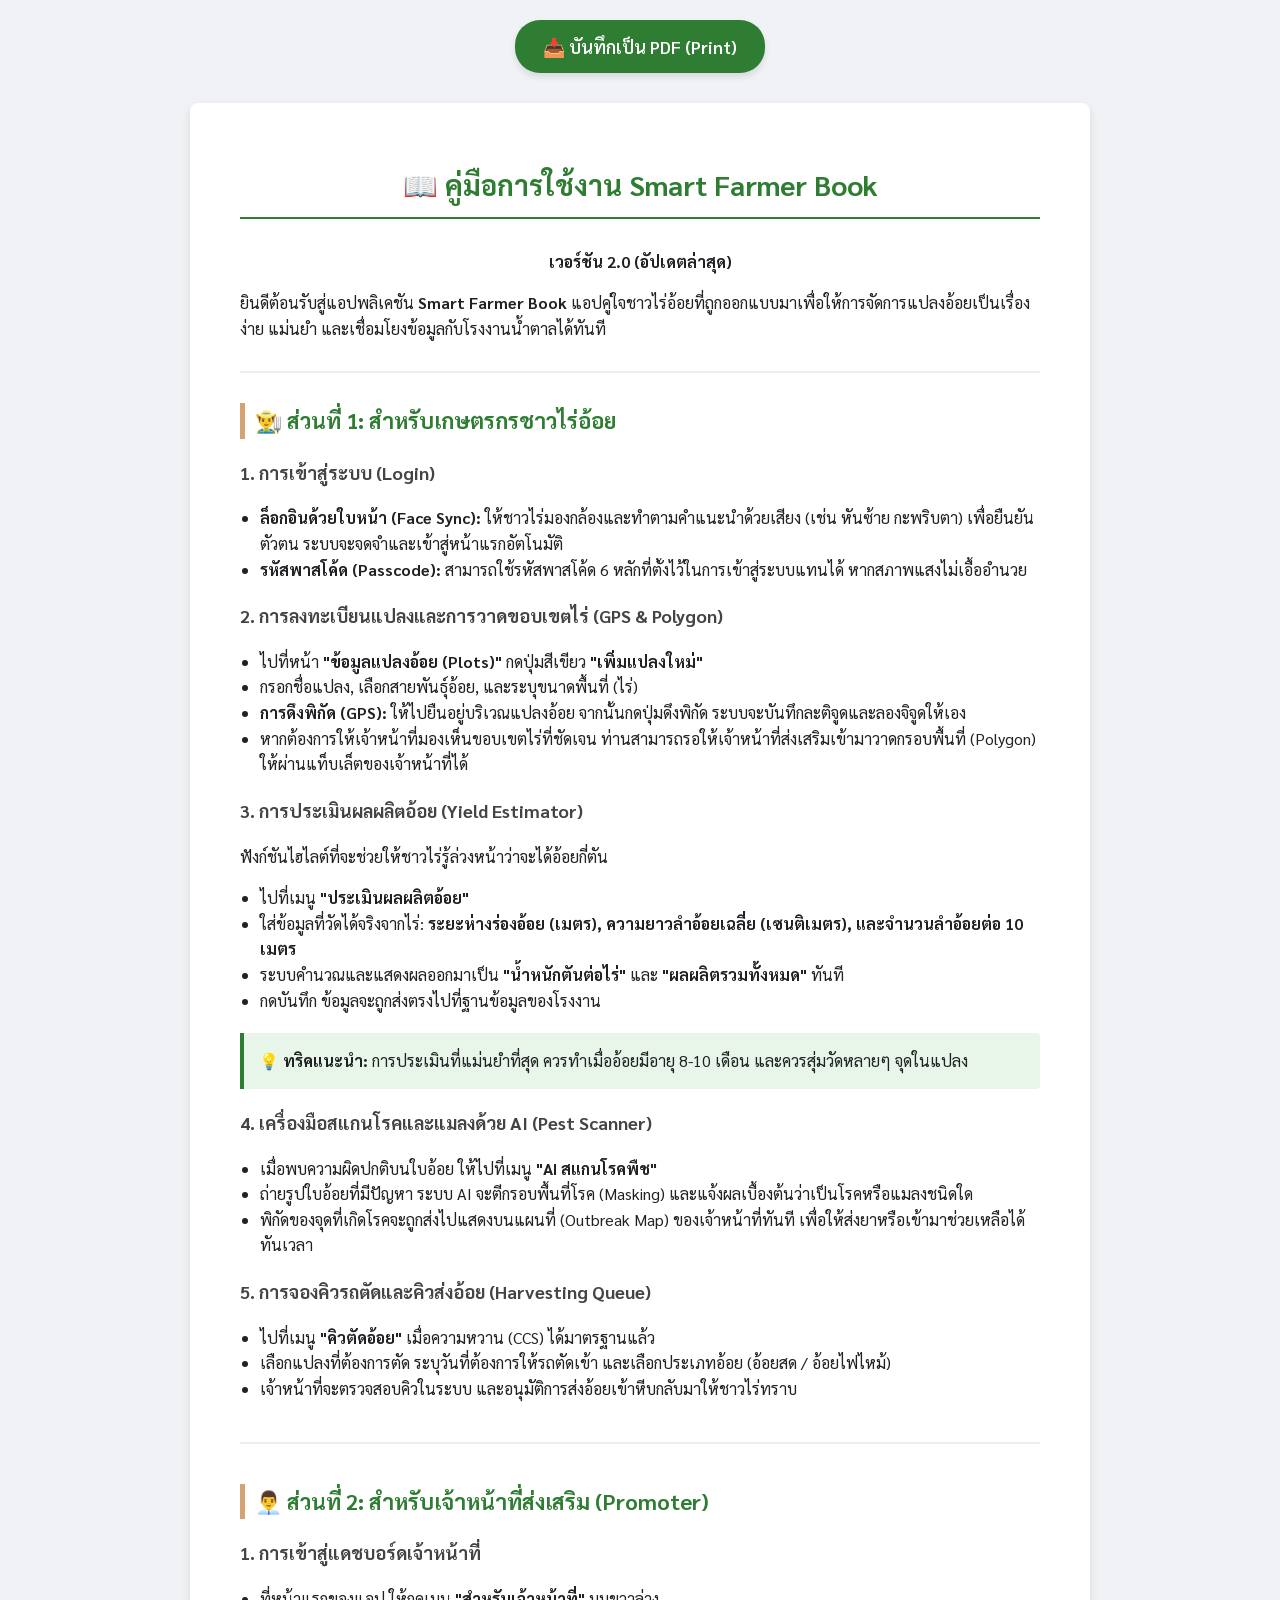
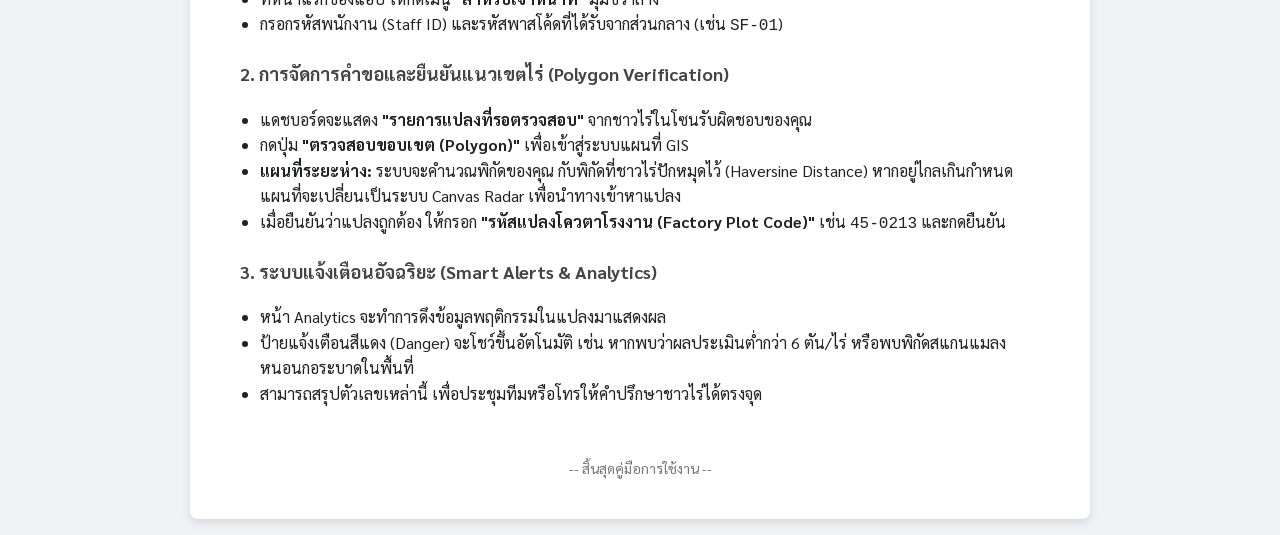
==== user_manual.html @ c06828c7 "Initial commit: Smart Farmer Book PWA with LINE Login" ====
<!DOCTYPE html>
<html lang="th">
<head>
    <meta charset="UTF-8">
    <meta name="viewport" content="width=device-width, initial-scale=1.0">
    <title>คู่มือการใช้งาน Smart Farmer Book</title>
    <link href="https://fonts.googleapis.com/css2?family=Sarabun:wght@300;400;500;600;700&display=swap" rel="stylesheet">
    <style>
        :root {
            --brand-green: #2E7D32;
            --brand-gold: #D4A373;
            --text-main: #202124;
            --bg-color: #f0f2f5;
        }
        body {
            font-family: 'Sarabun', sans-serif;
            background-color: var(--bg-color);
            color: var(--text-main);
            line-height: 1.6;
            margin: 0;
            padding: 20px;
        }
        .page {
            max-width: 800px;
            margin: 0 auto;
            background: white;
            padding: 40px 50px;
            box-shadow: 0 4px 10px rgba(0,0,0,0.1);
            border-radius: 8px;
        }
        h1, h2, h3 {
            color: var(--brand-green);
        }
        h1 { text-align: center; font-size: 28px; border-bottom: 2px solid var(--brand-green); padding-bottom: 10px; margin-bottom: 30px; }
        h2 { font-size: 22px; margin-top: 30px; border-left: 5px solid var(--brand-gold); padding-left: 10px; }
        h3 { font-size: 18px; margin-top: 20px; color: #444; }
        p, li { font-size: 16px; }
        ul { padding-left: 20px; }
        .btn-print {
            display: block;
            width: 250px;
            margin: 0 auto 30px auto;
            padding: 15px;
            background-color: var(--brand-green);
            color: white;
            text-align: center;
            border: none;
            border-radius: 25px;
            font-size: 18px;
            font-weight: 600;
            cursor: pointer;
            box-shadow: 0 4px 6px rgba(0,0,0,0.1);
            transition: 0.3s;
            font-family: 'Sarabun', sans-serif;
        }
        .btn-print:hover {
            background-color: #1b5e20;
            transform: translateY(-2px);
        }
        .alert-box {
            background-color: #E8F5E9;
            border-left: 4px solid var(--brand-green);
            padding: 15px;
            margin: 20px 0;
            border-radius: 0 4px 4px 0;
        }
        
        /* ซ่อนปุ่ม Print เมื่อสั่งพิมพ์ */
        @media print {
            body { background-color: white; padding: 0; }
            .page { box-shadow: none; padding: 0; max-width: 100%; border-radius: 0; }
            .btn-print { display: none !important; }
        }
    </style>
</head>
<body>

    <button class="btn-print" onclick="window.print()">📥 บันทึกเป็น PDF (Print)</button>

    <div class="page">
        <h1>📖 คู่มือการใช้งาน Smart Farmer Book</h1>
        <p style="text-align: center;"><strong>เวอร์ชัน 2.0 (อัปเดตล่าสุด)</strong></p>

        <p>ยินดีต้อนรับสู่แอปพลิเคชัน <strong>Smart Farmer Book</strong> แอปคู่ใจชาวไร่อ้อยที่ถูกออกแบบมาเพื่อให้การจัดการแปลงอ้อยเป็นเรื่องง่าย แม่นยำ และเชื่อมโยงข้อมูลกับโรงงานน้ำตาลได้ทันที</p>
        
        <hr style="border: 1px solid #eee; margin: 30px 0;">

        <h2>👨‍🌾 ส่วนที่ 1: สำหรับเกษตรกรชาวไร่อ้อย</h2>
        
        <h3>1. การเข้าสู่ระบบ (Login)</h3>
        <ul>
            <li><strong>ล็อกอินด้วยใบหน้า (Face Sync):</strong> ให้ชาวไร่มองกล้องและทำตามคำแนะนำด้วยเสียง (เช่น หันซ้าย กะพริบตา) เพื่อยืนยันตัวตน ระบบจะจดจำและเข้าสู่หน้าแรกอัตโนมัติ</li>
            <li><strong>รหัสพาสโค้ด (Passcode):</strong> สามารถใช้รหัสพาสโค้ด 6 หลักที่ตั้งไว้ในการเข้าสู่ระบบแทนได้ หากสภาพแสงไม่เอื้ออำนวย</li>
        </ul>

        <h3>2. การลงทะเบียนแปลงและการวาดขอบเขตไร่ (GPS & Polygon)</h3>
        <ul>
            <li>ไปที่หน้า <strong>"ข้อมูลแปลงอ้อย (Plots)"</strong> กดปุ่มสีเขียว <strong>"เพิ่มแปลงใหม่"</strong></li>
            <li>กรอกชื่อแปลง, เลือกสายพันธุ์อ้อย, และระบุขนาดพื้นที่ (ไร่)</li>
            <li><strong>การดึงพิกัด (GPS):</strong> ให้ไปยืนอยู่บริเวณแปลงอ้อย จากนั้นกดปุ่มดึงพิกัด ระบบจะบันทึกละติจูดและลองจิจูดให้เอง</li>
            <li>หากต้องการให้เจ้าหน้าที่มองเห็นขอบเขตไร่ที่ชัดเจน ท่านสามารถรอให้เจ้าหน้าที่ส่งเสริมเข้ามาวาดกรอบพื้นที่ (Polygon) ให้ผ่านแท็บเล็ตของเจ้าหน้าที่ได้</li>
        </ul>

        <h3>3. การประเมินผลผลิตอ้อย (Yield Estimator)</h3>
        <p>ฟังก์ชันไฮไลต์ที่จะช่วยให้ชาวไร่รู้ล่วงหน้าว่าจะได้อ้อยกี่ตัน</p>
        <ul>
            <li>ไปที่เมนู <strong>"ประเมินผลผลิตอ้อย"</strong></li>
            <li>ใส่ข้อมูลที่วัดได้จริงจากไร่: <strong>ระยะห่างร่องอ้อย (เมตร), ความยาวลำอ้อยเฉลี่ย (เซนติเมตร), และจำนวนลำอ้อยต่อ 10 เมตร</strong></li>
            <li>ระบบคำนวณและแสดงผลออกมาเป็น <strong>"น้ำหนักตันต่อไร่"</strong> และ <strong>"ผลผลิตรวมทั้งหมด"</strong> ทันที</li>
            <li>กดบันทึก ข้อมูลจะถูกส่งตรงไปที่ฐานข้อมูลของโรงงาน</li>
        </ul>

        <div class="alert-box">
            <strong>💡 ทริคแนะนำ:</strong> การประเมินที่แม่นยำที่สุด ควรทำเมื่ออ้อยมีอายุ 8-10 เดือน และควรสุ่มวัดหลายๆ จุดในแปลง
        </div>

        <h3>4. เครื่องมือสแกนโรคและแมลงด้วย AI (Pest Scanner)</h3>
        <ul>
            <li>เมื่อพบความผิดปกติบนใบอ้อย ให้ไปที่เมนู <strong>"AI สแกนโรคพืช"</strong></li>
            <li>ถ่ายรูปใบอ้อยที่มีปัญหา ระบบ AI จะตีกรอบพื้นที่โรค (Masking) และแจ้งผลเบื้องต้นว่าเป็นโรคหรือแมลงชนิดใด</li>
            <li>พิกัดของจุดที่เกิดโรคจะถูกส่งไปแสดงบนแผนที่ (Outbreak Map) ของเจ้าหน้าที่ทันที เพื่อให้ส่งยาหรือเข้ามาช่วยเหลือได้ทันเวลา</li>
        </ul>

        <h3>5. การจองคิวรถตัดและคิวส่งอ้อย (Harvesting Queue)</h3>
        <ul>
            <li>ไปที่เมนู <strong>"คิวตัดอ้อย"</strong> เมื่อความหวาน (CCS) ได้มาตรฐานแล้ว</li>
            <li>เลือกแปลงที่ต้องการตัด ระบุวันที่ต้องการให้รถตัดเข้า และเลือกประเภทอ้อย (อ้อยสด / อ้อยไฟไหม้)</li>
            <li>เจ้าหน้าที่จะตรวจสอบคิวในระบบ และอนุมัติการส่งอ้อยเข้าหีบกลับมาให้ชาวไร่ทราบ</li>
        </ul>

        <hr style="border: 1px solid #eee; margin: 40px 0;">

        <h2>👨‍💼 ส่วนที่ 2: สำหรับเจ้าหน้าที่ส่งเสริม (Promoter)</h2>

        <h3>1. การเข้าสู่แดชบอร์ดเจ้าหน้าที่</h3>
        <ul>
            <li>ที่หน้าแรกของแอป ให้กดเมนู <strong>"สำหรับเจ้าหน้าที่"</strong> มุมขวาล่าง</li>
            <li>กรอกรหัสพนักงาน (Staff ID) และรหัสพาสโค้ดที่ได้รับจากส่วนกลาง (เช่น <code>SF-01</code>)</li>
        </ul>

        <h3>2. การจัดการคำขอและยืนยันแนวเขตไร่ (Polygon Verification)</h3>
        <ul>
            <li>แดชบอร์ดจะแสดง <strong>"รายการแปลงที่รอตรวจสอบ"</strong> จากชาวไร่ในโซนรับผิดชอบของคุณ</li>
            <li>กดปุ่ม <strong>"ตรวจสอบขอบเขต (Polygon)"</strong> เพื่อเข้าสู่ระบบแผนที่ GIS</li>
            <li><strong>แผนที่ระยะห่าง:</strong> ระบบจะคำนวณพิกัดของคุณ กับพิกัดที่ชาวไร่ปักหมุดไว้ (Haversine Distance) หากอยู่ไกลเกินกำหนด แผนที่จะเปลี่ยนเป็นระบบ Canvas Radar เพื่อนำทางเข้าหาแปลง</li>
            <li>เมื่อยืนยันว่าแปลงถูกต้อง ให้กรอก <strong>"รหัสแปลงโควตาโรงงาน (Factory Plot Code)"</strong> เช่น <code>45-0213</code> และกดยืนยัน</li>
        </ul>

        <h3>3. ระบบแจ้งเตือนอัจฉริยะ (Smart Alerts & Analytics)</h3>
        <ul>
            <li>หน้า Analytics จะทำการดึงข้อมูลพฤติกรรมในแปลงมาแสดงผล</li>
            <li>ป้ายแจ้งเตือนสีแดง (Danger) จะโชว์ขึ้นอัตโนมัติ เช่น หากพบว่าผลประเมินต่ำกว่า 6 ตัน/ไร่ หรือพบพิกัดสแกนแมลงหนอนกอระบาดในพื้นที่</li>
            <li>สามารถสรุปตัวเลขเหล่านี้ เพื่อประชุมทีมหรือโทรให้คำปรึกษาชาวไร่ได้ตรงจุด</li>
        </ul>

        <div style="text-align: center; margin-top: 50px; color: #777; font-size: 14px;">
            -- สิ้นสุดคู่มือการใช้งาน --
        </div>

    </div>

</body>
</html>
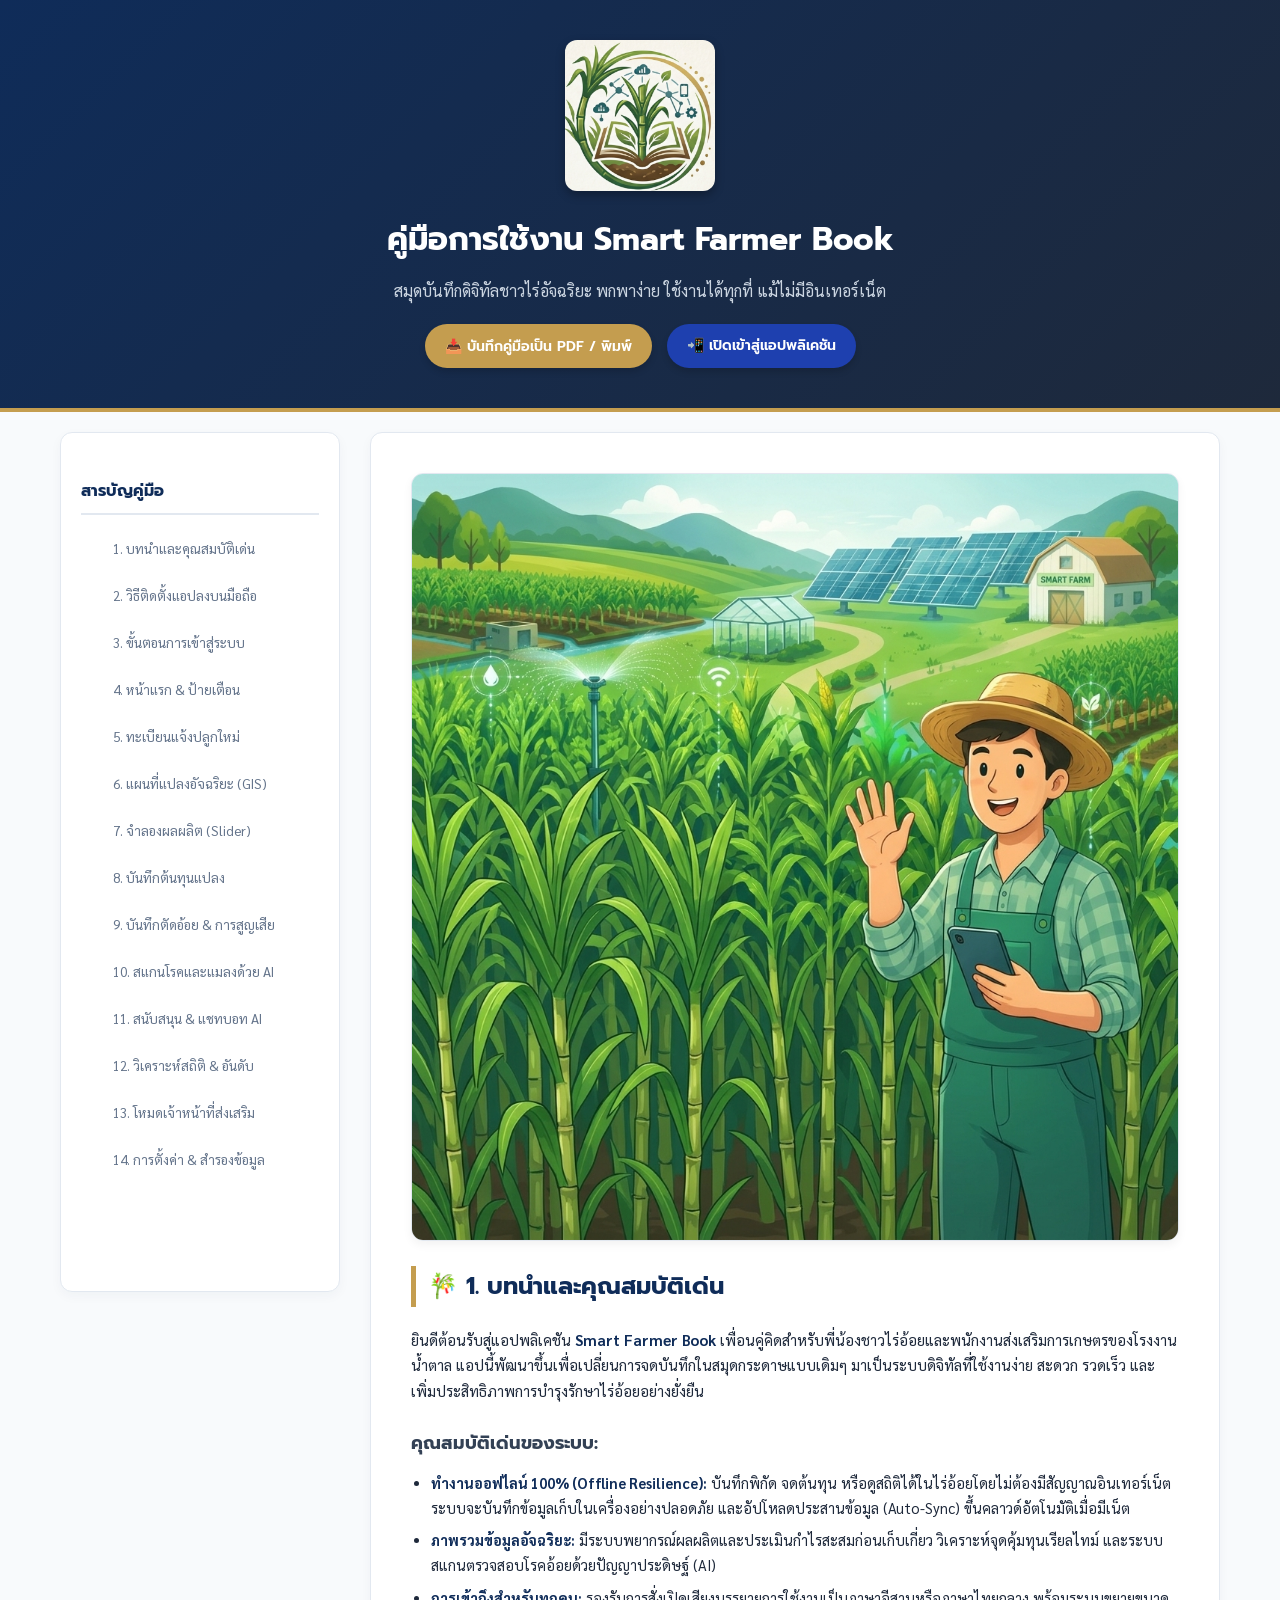
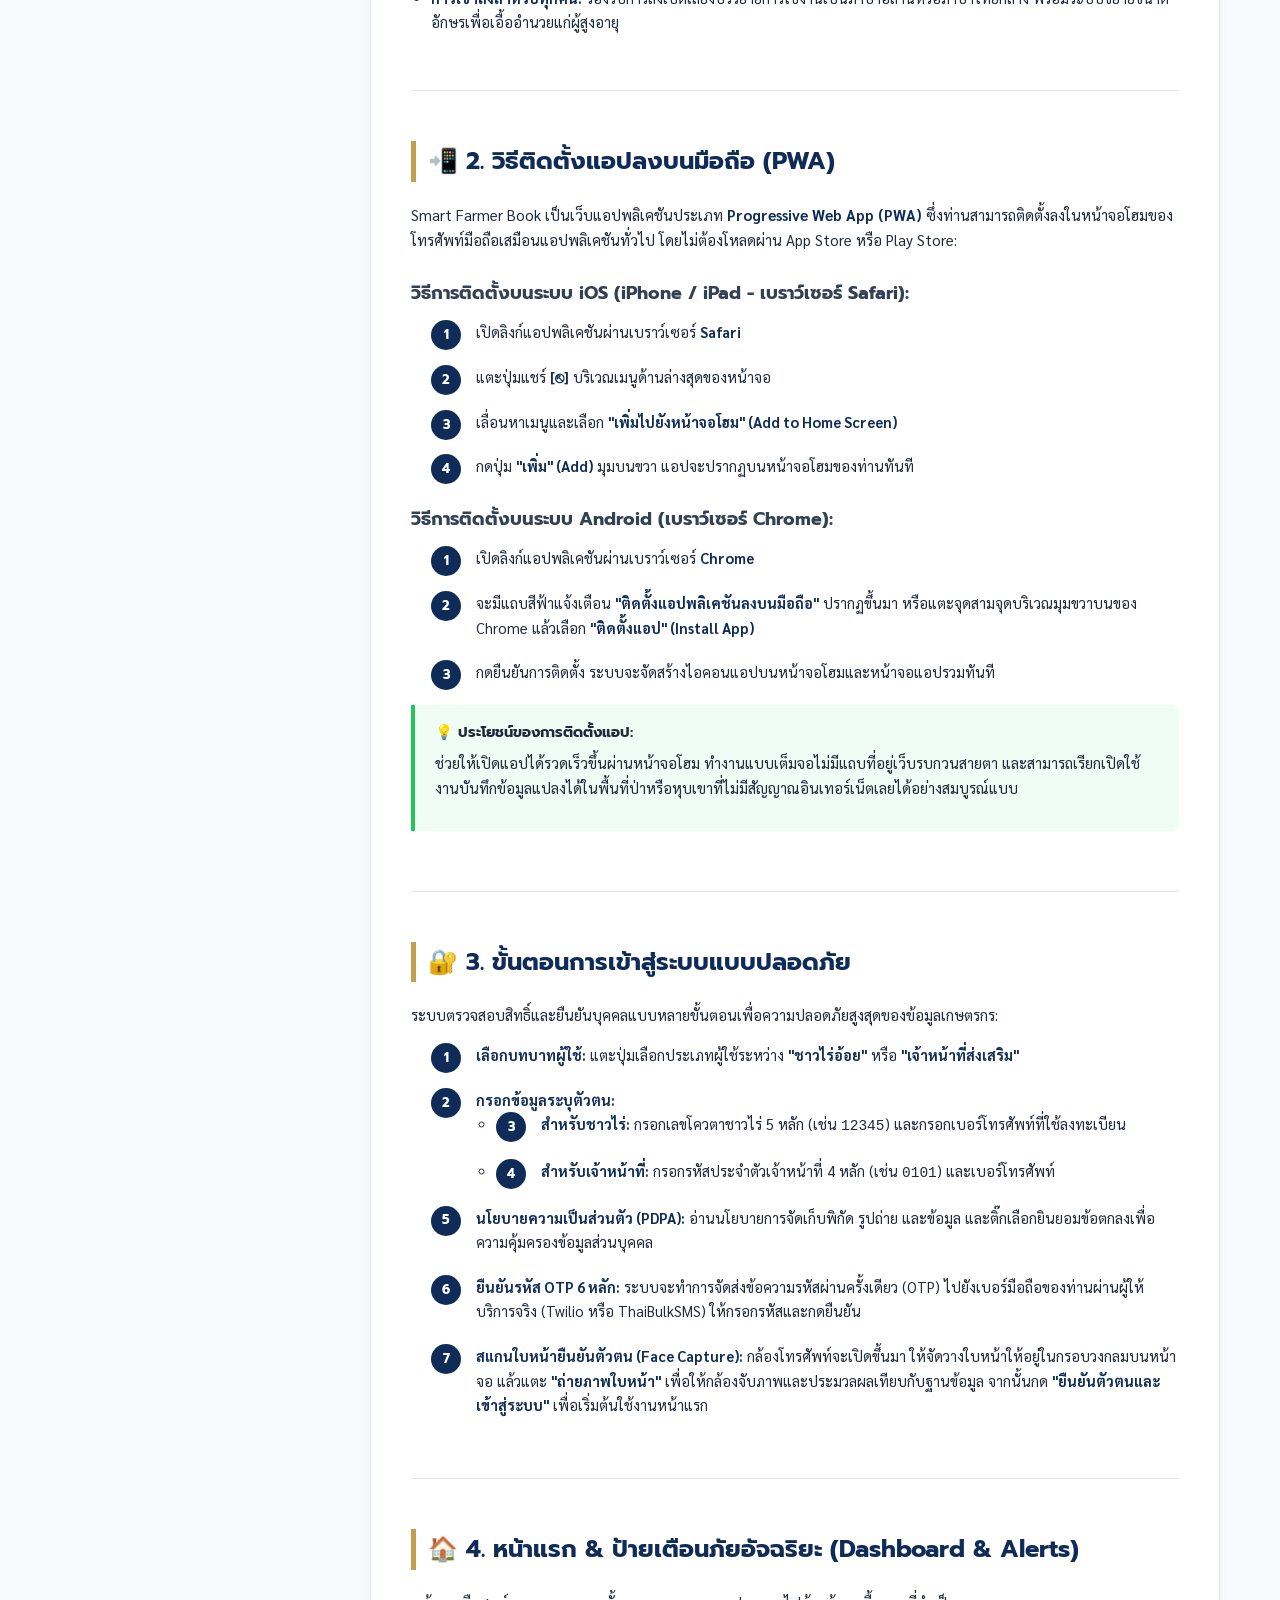
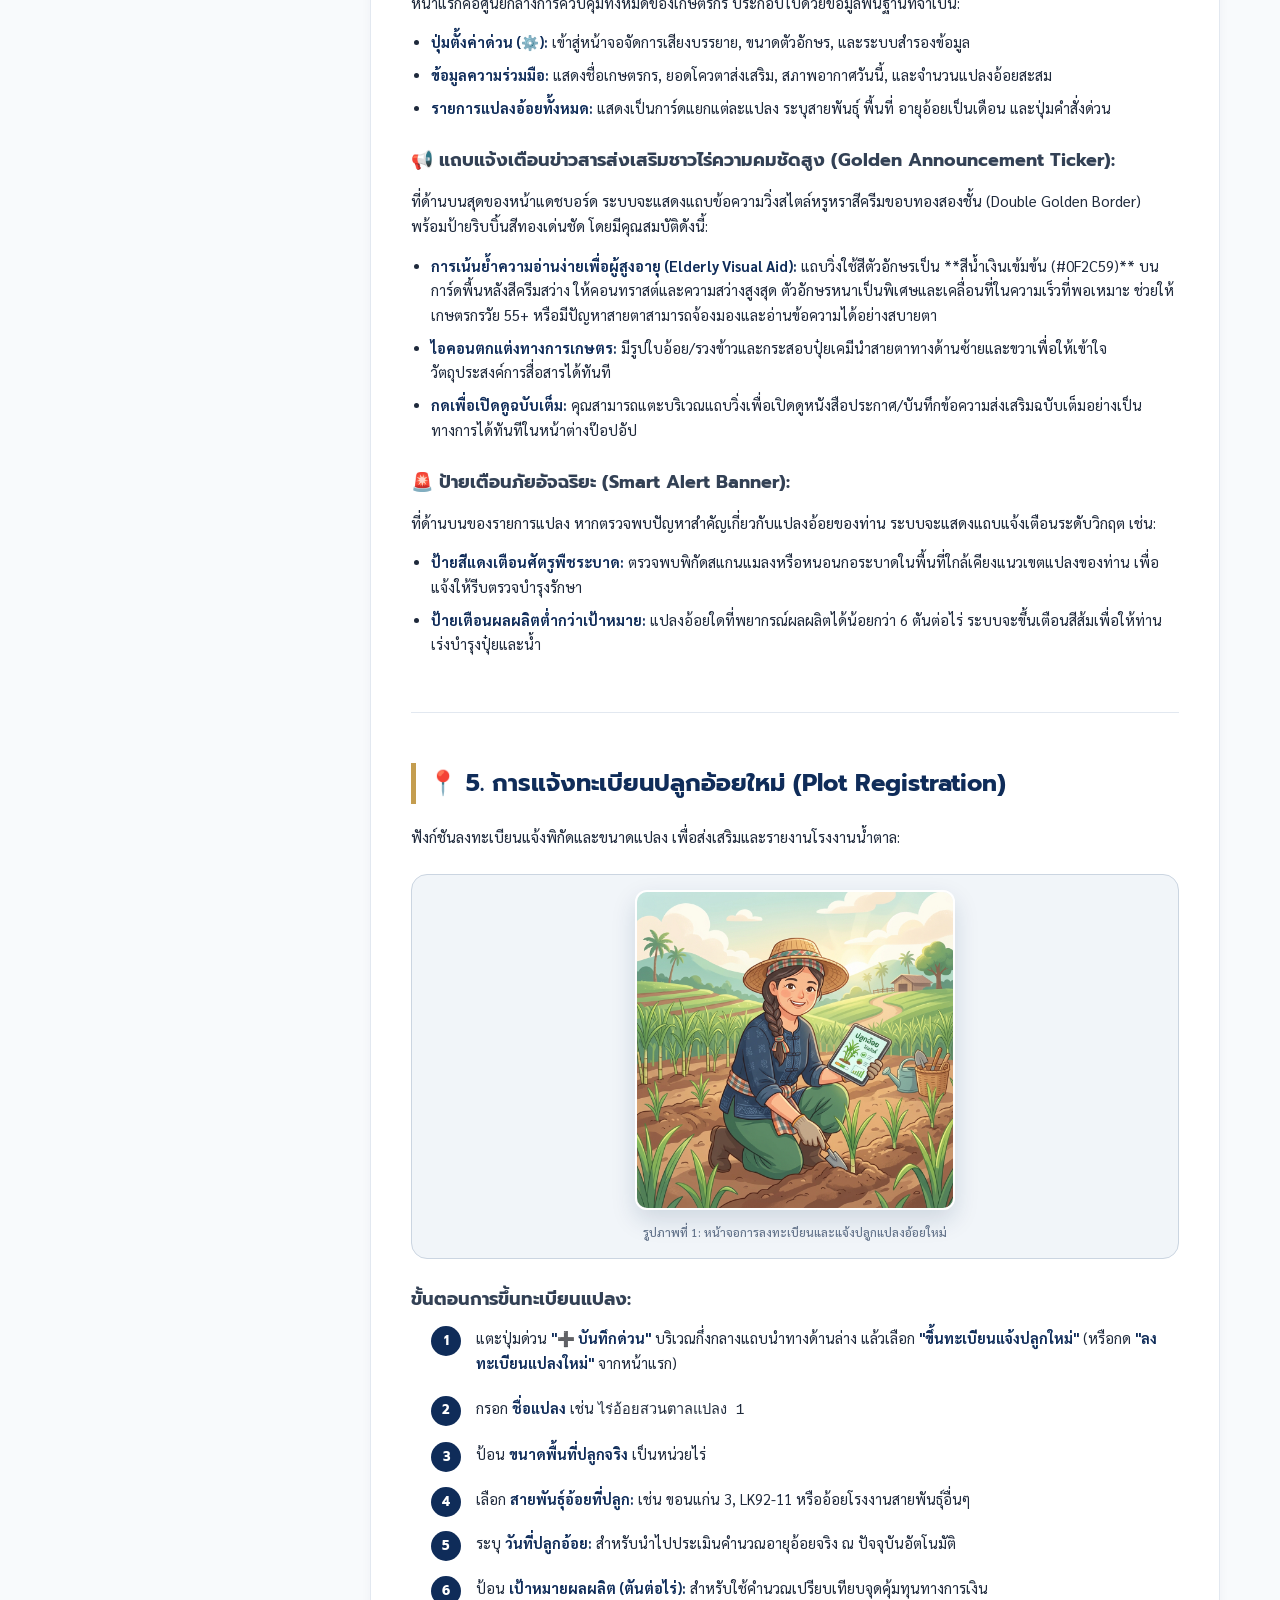
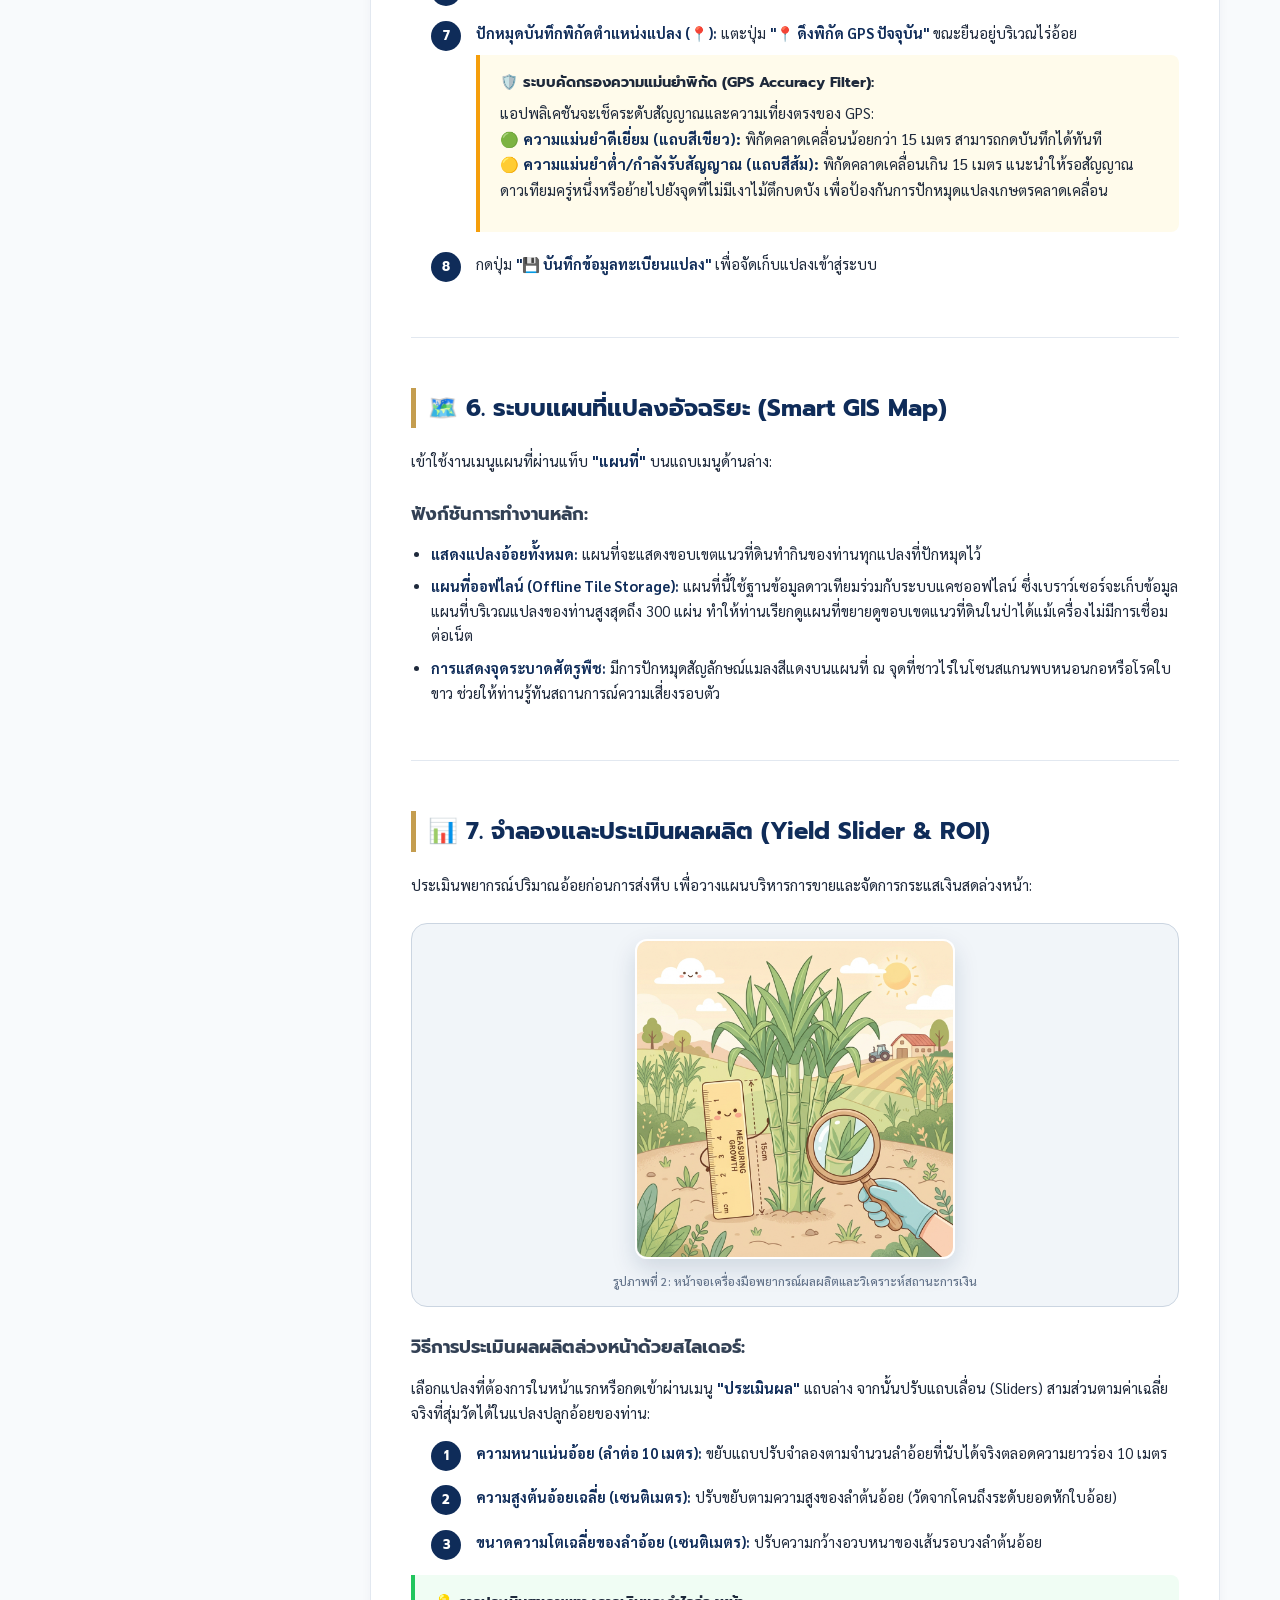
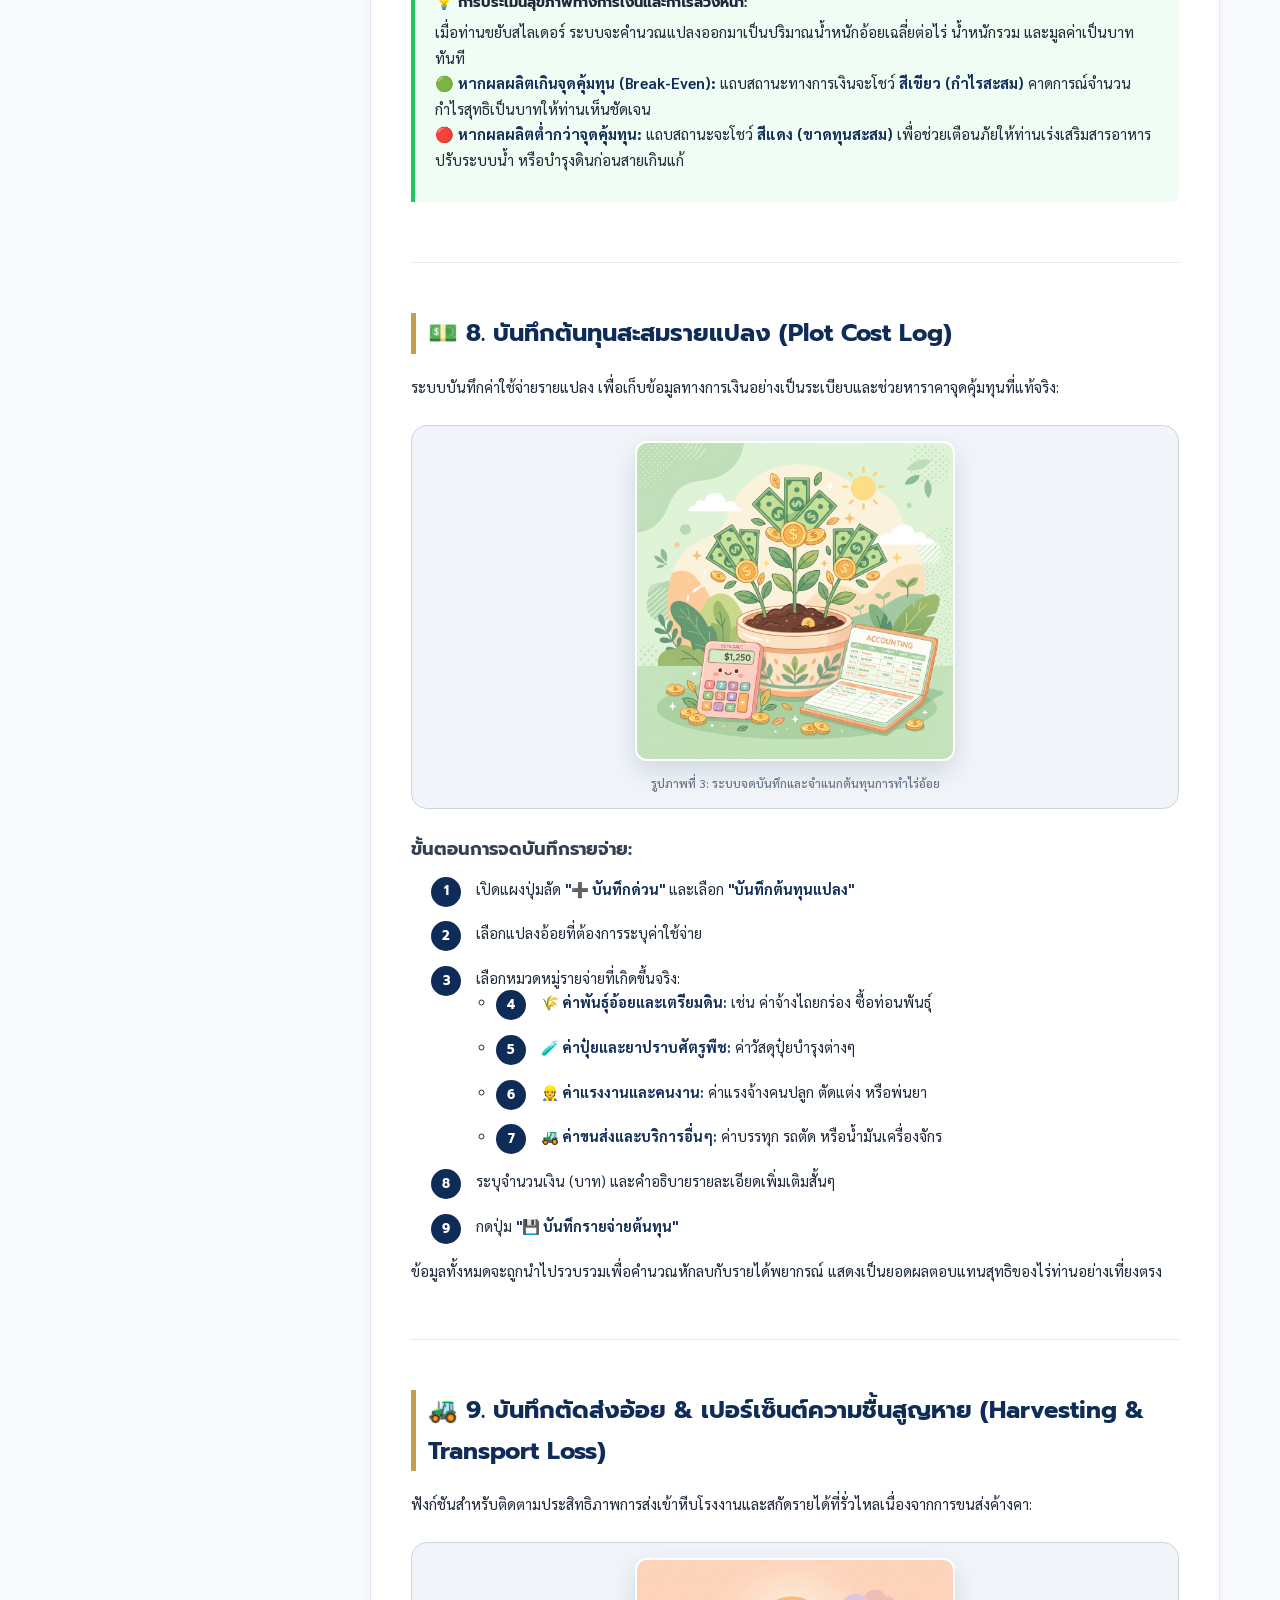
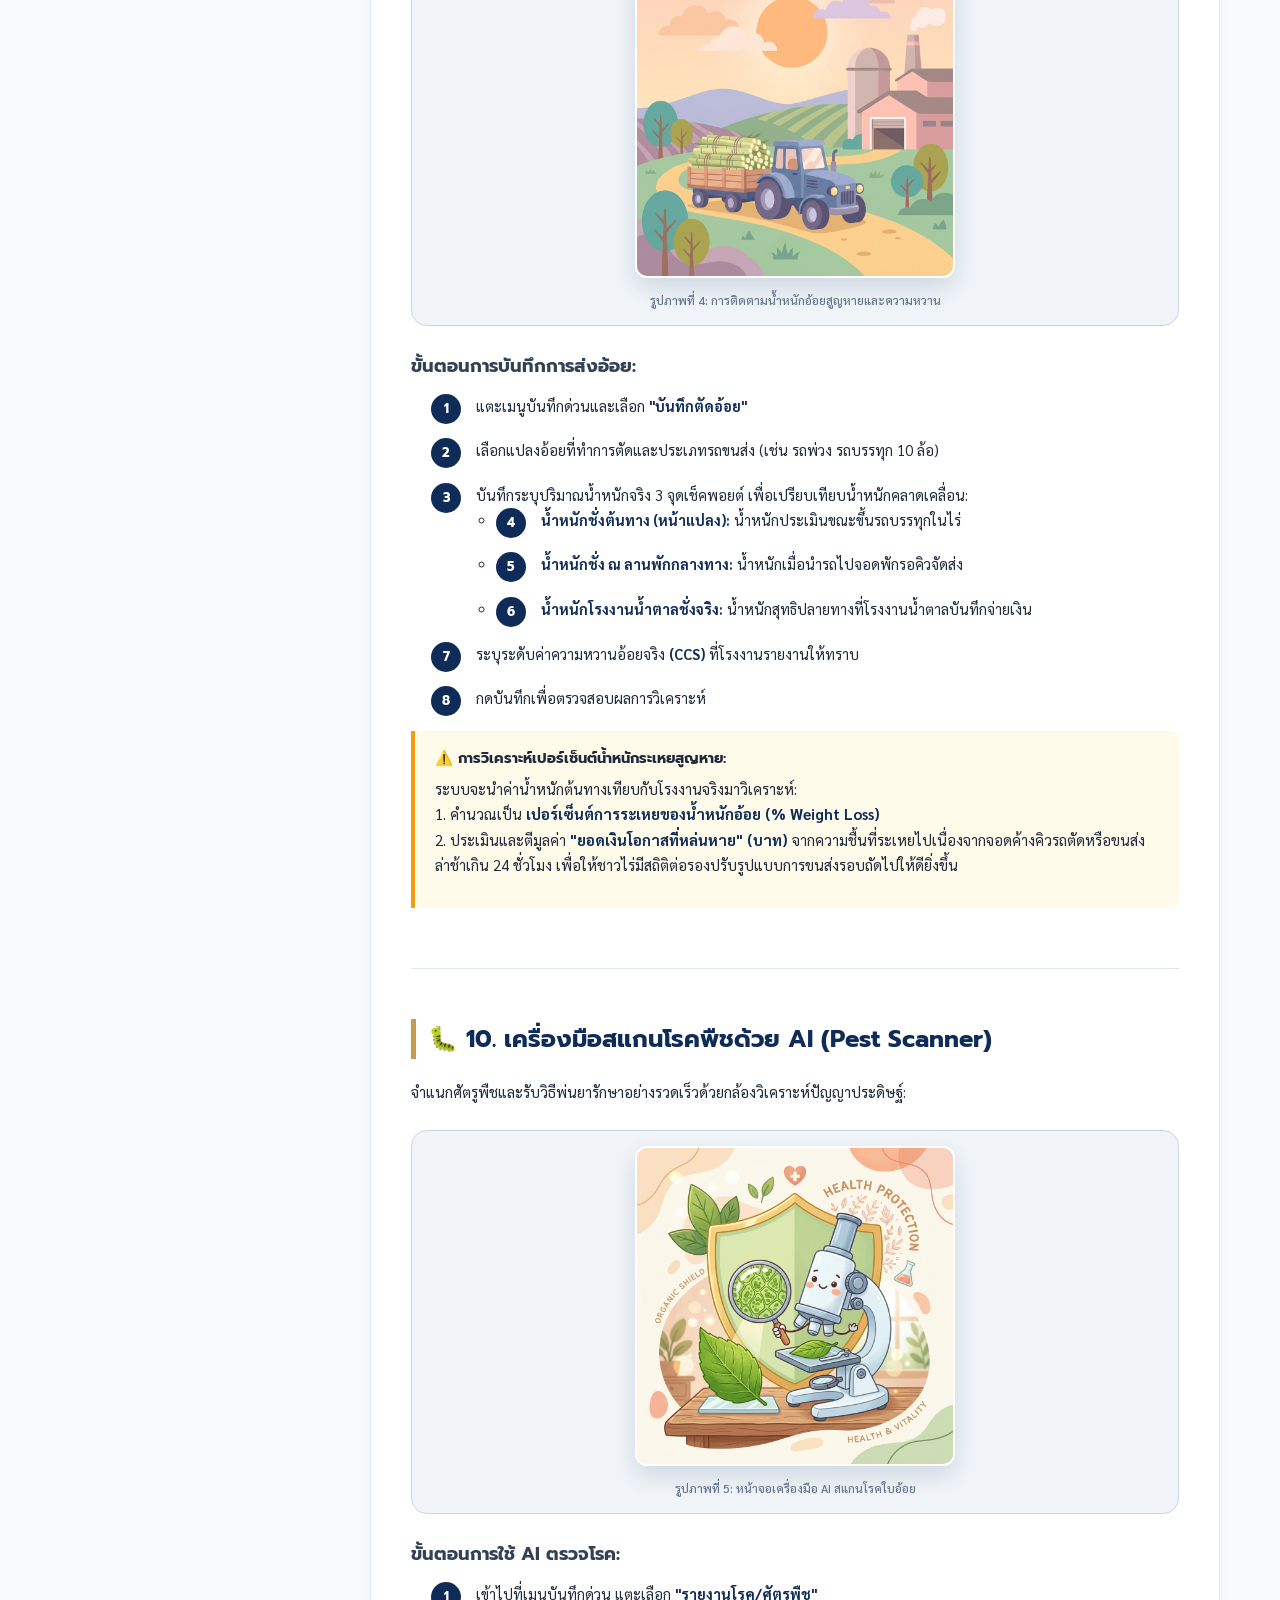
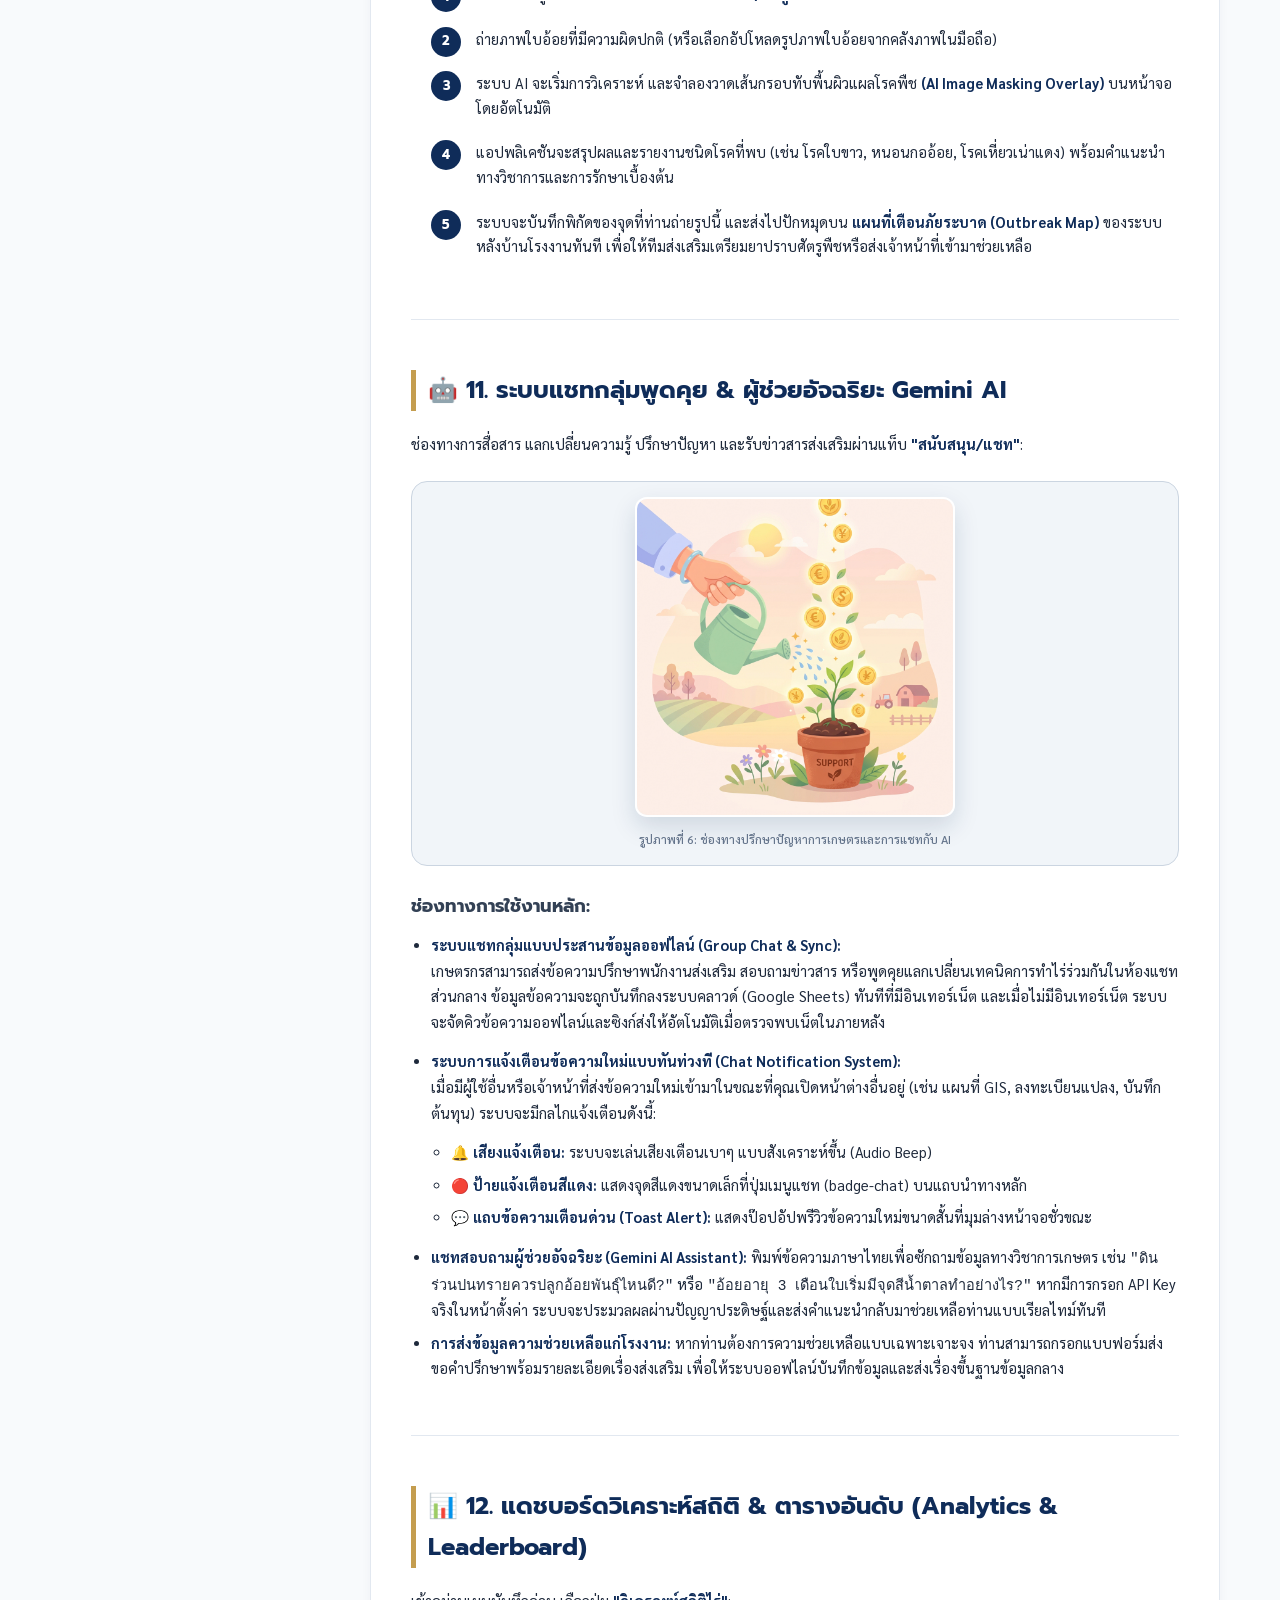
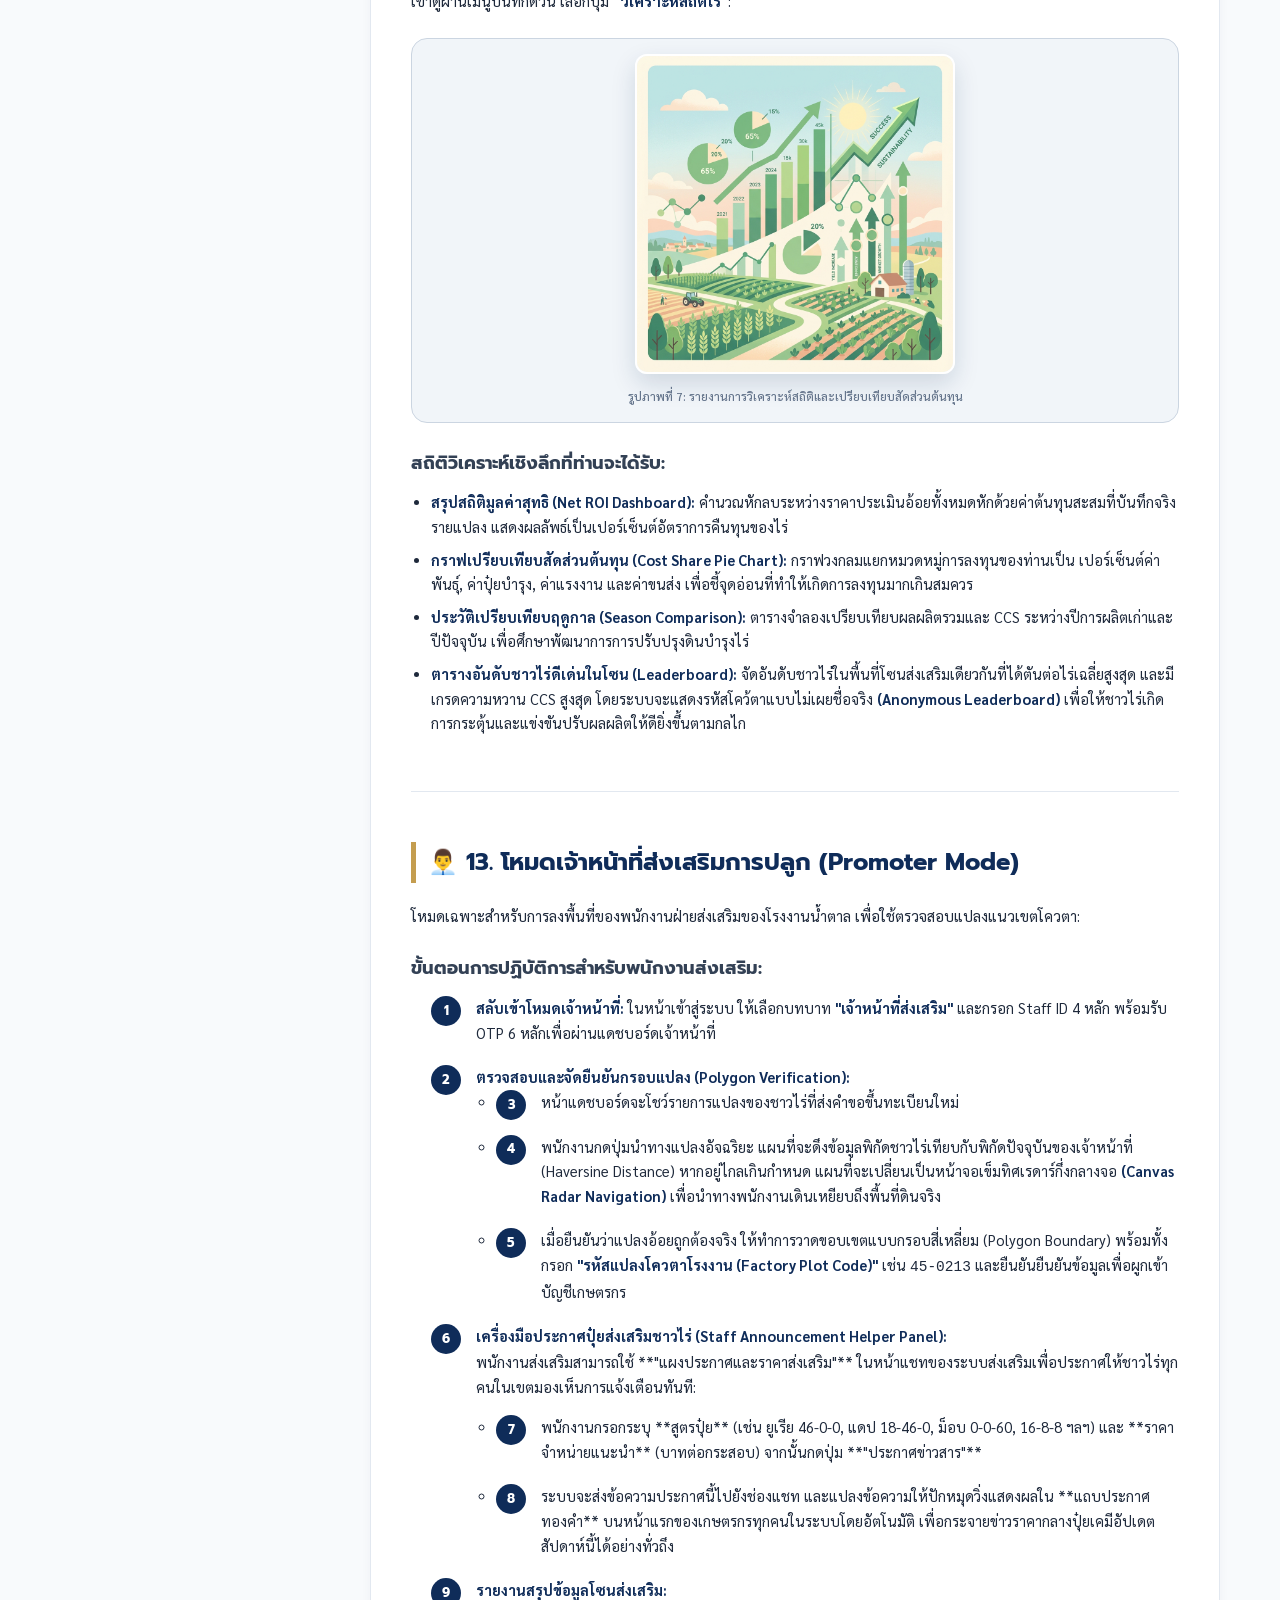
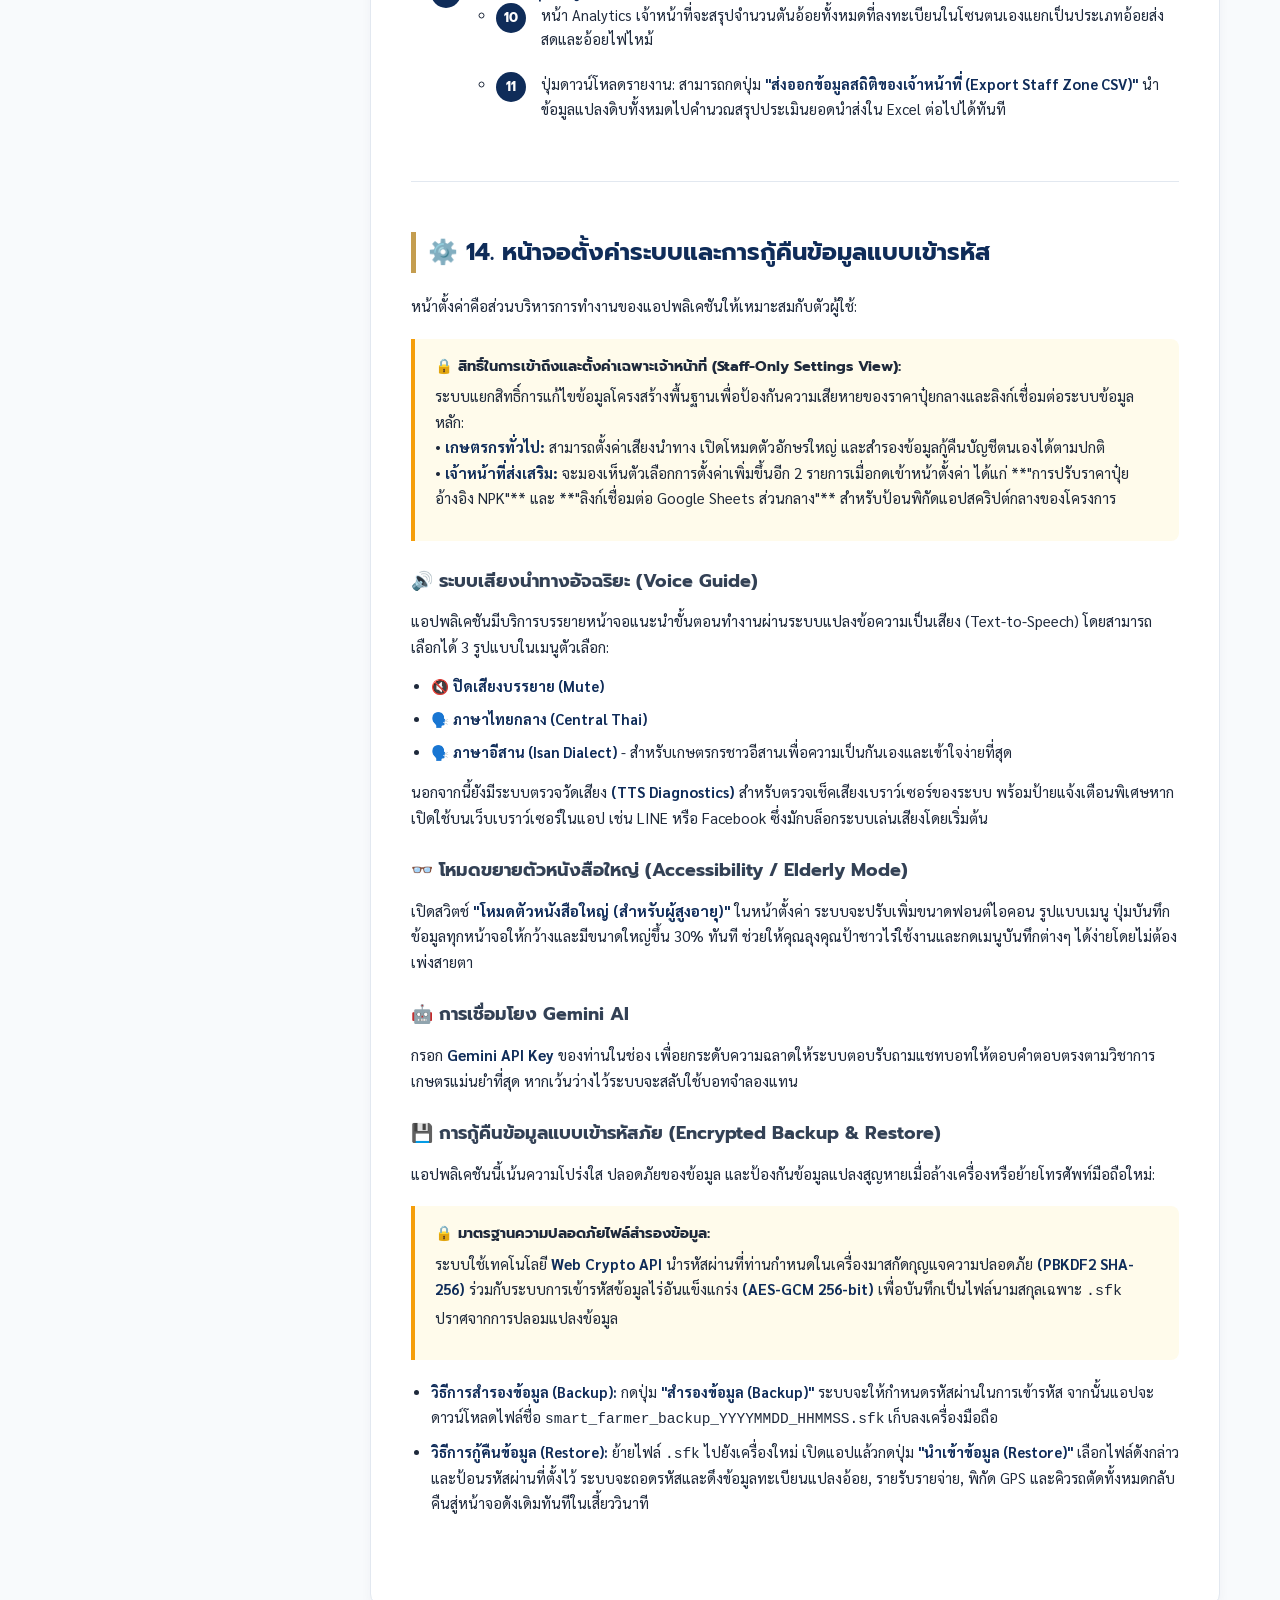
==== commit e58d7f4a: "Deploy full working state: UI redesign, CSP, assets Ship the complete local app so the live site is " ====
--- a/user_manual.html
+++ b/user_manual.html
@@ -4,160 +4,846 @@
     <meta charset="UTF-8">
     <meta name="viewport" content="width=device-width, initial-scale=1.0">
     <title>คู่มือการใช้งาน Smart Farmer Book</title>
-    <link href="https://fonts.googleapis.com/css2?family=Sarabun:wght@300;400;500;600;700&display=swap" rel="stylesheet">
+    <link href="https://fonts.googleapis.com/css2?family=Sarabun:wght@300;400;500;600;700&family=Prompt:wght@400;500;600;700&display=swap" rel="stylesheet">
     <style>
         :root {
-            --brand-green: #2E7D32;
-            --brand-gold: #D4A373;
-            --text-main: #202124;
-            --bg-color: #f0f2f5;
-        }
+            --brand-navy: #0F2C59;
+            --brand-blue: #1E40AF;
+            --brand-sky: #38BDF8;
+            --brand-gold: #c49d4f;
+            --brand-green: #153c25;
+            --text-primary: #1e293b;
+            --text-secondary: #64748b;
+            --bg-light: #f8fafc;
+            --border-color: #e2e8f0;
+        }
+
+        * {
+            box-sizing: border-box;
+            margin: 0;
+            padding: 0;
+        }
+
         body {
             font-family: 'Sarabun', sans-serif;
-            background-color: var(--bg-color);
-            color: var(--text-main);
-            line-height: 1.6;
-            margin: 0;
+            background-color: var(--bg-light);
+            color: var(--text-primary);
+            line-height: 1.7;
+            padding: 0;
+        }
+
+        /* Container & Grid Layout */
+        .container {
+            max-width: 1200px;
+            margin: 0 auto;
             padding: 20px;
-        }
-        .page {
-            max-width: 800px;
-            margin: 0 auto;
+            display: grid;
+            grid-template-columns: 280px 1fr;
+            gap: 30px;
+        }
+
+        /* Top Header Area */
+        header {
+            background: linear-gradient(135deg, var(--brand-navy) 0%, #1e293b 100%);
+            color: white;
+            padding: 40px 20px;
+            text-align: center;
+            border-bottom: 4px solid var(--brand-gold);
+            position: relative;
+        }
+
+        header img.logo {
+            max-width: 150px;
+            margin-bottom: 15px;
+            border-radius: 12px;
+            box-shadow: 0 4px 10px rgba(0,0,0,0.3);
+        }
+
+        header h1 {
+            font-family: 'Prompt', sans-serif;
+            font-size: 32px;
+            font-weight: 700;
+            margin-bottom: 10px;
+            color: #ffffff;
+        }
+
+        header p {
+            font-size: 16px;
+            color: #cbd5e1;
+        }
+
+        /* Floating Action Buttons */
+        .header-actions {
+            margin-top: 20px;
+            display: flex;
+            justify-content: center;
+            gap: 15px;
+        }
+
+        .btn-action {
+            display: inline-flex;
+            align-items: center;
+            gap: 8px;
+            padding: 10px 20px;
+            background-color: var(--brand-gold);
+            color: white;
+            text-decoration: none;
+            border-radius: 25px;
+            font-family: 'Prompt', sans-serif;
+            font-weight: 600;
+            font-size: 14px;
+            border: none;
+            cursor: pointer;
+            box-shadow: 0 4px 6px rgba(0,0,0,0.15);
+            transition: all 0.3s;
+        }
+
+        .btn-action:hover {
+            transform: translateY(-2px);
+            box-shadow: 0 6px 12px rgba(0,0,0,0.2);
+            filter: brightness(1.1);
+        }
+
+        .btn-action.btn-navy {
+            background-color: var(--brand-blue);
+        }
+
+        /* Sidebar Navigation */
+        aside {
+            position: sticky;
+            top: 20px;
+            height: calc(100vh - 40px);
+            overflow-y: auto;
             background: white;
-            padding: 40px 50px;
-            box-shadow: 0 4px 10px rgba(0,0,0,0.1);
-            border-radius: 8px;
-        }
-        h1, h2, h3 {
-            color: var(--brand-green);
-        }
-        h1 { text-align: center; font-size: 28px; border-bottom: 2px solid var(--brand-green); padding-bottom: 10px; margin-bottom: 30px; }
-        h2 { font-size: 22px; margin-top: 30px; border-left: 5px solid var(--brand-gold); padding-left: 10px; }
-        h3 { font-size: 18px; margin-top: 20px; color: #444; }
-        p, li { font-size: 16px; }
-        ul { padding-left: 20px; }
-        .btn-print {
+            border-radius: 12px;
+            padding: 20px;
+            border: 1px solid var(--border-color);
+            box-shadow: 0 4px 12px rgba(15, 44, 89, 0.04);
+        }
+
+        aside h3 {
+            font-family: 'Prompt', sans-serif;
+            font-size: 16px;
+            color: var(--brand-navy);
+            margin-bottom: 15px;
+            border-bottom: 2px solid var(--border-color);
+            padding-bottom: 8px;
+        }
+
+        aside ul {
+            list-style: none;
+        }
+
+        aside li {
+            margin-bottom: 8px;
+        }
+
+        aside a {
+            color: var(--text-secondary);
+            text-decoration: none;
+            font-size: 13.5px;
             display: block;
-            width: 250px;
-            margin: 0 auto 30px auto;
+            padding: 8px 12px;
+            border-radius: 6px;
+            transition: all 0.2s;
+        }
+
+        aside a:hover, aside a.active {
+            background-color: #f1f5f9;
+            color: var(--brand-navy);
+            font-weight: 600;
+        }
+
+        /* Main Content */
+        main {
+            background: white;
+            border-radius: 12px;
+            padding: 40px;
+            border: 1px solid var(--border-color);
+            box-shadow: 0 4px 12px rgba(15, 44, 89, 0.04);
+        }
+
+        section {
+            margin-bottom: 50px;
+            scroll-margin-top: 30px;
+        }
+
+        section:not(:last-child) {
+            border-bottom: 1px solid var(--border-color);
+            padding-bottom: 40px;
+        }
+
+        h2 {
+            font-family: 'Prompt', sans-serif;
+            font-size: 24px;
+            color: var(--brand-navy);
+            margin-bottom: 20px;
+            border-left: 5px solid var(--brand-gold);
+            padding-left: 12px;
+            display: flex;
+            align-items: center;
+            gap: 10px;
+        }
+
+        h3 {
+            font-family: 'Prompt', sans-serif;
+            font-size: 18px;
+            color: #334155;
+            margin-top: 25px;
+            margin-bottom: 12px;
+        }
+
+        p {
+            margin-bottom: 15px;
+            color: var(--text-primary);
+            font-size: 15px;
+        }
+
+        ul, ol {
+            padding-left: 20px;
+            margin-bottom: 15px;
+        }
+
+        li {
+            margin-bottom: 8px;
+            font-size: 14.5px;
+        }
+
+        strong {
+            color: var(--brand-navy);
+        }
+
+        /* Visual Screenshot Wrapper */
+        .screenshot-box {
+            text-align: center;
+            margin: 25px 0;
             padding: 15px;
-            background-color: var(--brand-green);
+            background: #f1f5f9;
+            border-radius: 16px;
+            border: 1px solid #cbd5e1;
+            display: flex;
+            flex-direction: column;
+            align-items: center;
+        }
+
+        .screenshot-box img {
+            max-width: 320px;
+            width: 100%;
+            height: auto;
+            border-radius: 12px;
+            box-shadow: 0 10px 25px rgba(15, 44, 89, 0.15);
+            border: 2px solid white;
+            transition: transform 0.3s ease;
+        }
+
+        .screenshot-box img:hover {
+            transform: scale(1.02);
+        }
+
+        .screenshot-box span.caption {
+            display: block;
+            margin-top: 12px;
+            font-size: 12px;
+            color: var(--text-secondary);
+            font-weight: 500;
+        }
+
+        /* Banner Box */
+        .banner-box {
+            width: 100%;
+            margin-bottom: 25px;
+            border-radius: 12px;
+            overflow: hidden;
+            border: 1px solid var(--border-color);
+            box-shadow: 0 4px 10px rgba(0,0,0,0.05);
+        }
+
+        .banner-box img {
+            width: 100%;
+            height: auto;
+            display: block;
+        }
+
+        /* Alerts & Callouts */
+        .alert-callout {
+            background-color: #f0f9ff;
+            border-left: 4px solid var(--brand-sky);
+            padding: 15px 20px;
+            border-radius: 0 8px 8px 0;
+            margin: 20px 0;
+        }
+
+        .alert-callout.alert-warning {
+            background-color: #fffbeb;
+            border-left-color: #f59e0b;
+        }
+
+        .alert-callout.alert-success {
+            background-color: #f0fdf4;
+            border-left-color: #22c55e;
+        }
+
+        .alert-callout h4 {
+            font-family: 'Prompt', sans-serif;
+            font-size: 14.5px;
+            margin-bottom: 5px;
+            color: #1e293b;
+            display: flex;
+            align-items: center;
+            gap: 8px;
+        }
+
+        /* Steps Block */
+        .step-list {
+            list-style: none;
+            counter-reset: step-counter;
+        }
+
+        .step-list li {
+            position: relative;
+            padding-left: 45px;
+            margin-bottom: 20px;
+        }
+
+        .step-list li::before {
+            counter-increment: step-counter;
+            content: counter(step-counter);
+            position: absolute;
+            left: 0;
+            top: 0;
+            width: 30px;
+            height: 30px;
+            background-color: var(--brand-navy);
             color: white;
-            text-align: center;
-            border: none;
-            border-radius: 25px;
-            font-size: 18px;
-            font-weight: 600;
-            cursor: pointer;
-            box-shadow: 0 4px 6px rgba(0,0,0,0.1);
-            transition: 0.3s;
-            font-family: 'Sarabun', sans-serif;
-        }
-        .btn-print:hover {
-            background-color: #1b5e20;
-            transform: translateY(-2px);
-        }
-        .alert-box {
-            background-color: #E8F5E9;
-            border-left: 4px solid var(--brand-green);
-            padding: 15px;
-            margin: 20px 0;
-            border-radius: 0 4px 4px 0;
-        }
-        
-        /* ซ่อนปุ่ม Print เมื่อสั่งพิมพ์ */
+            border-radius: 50%;
+            display: flex;
+            align-items: center;
+            justify-content: center;
+            font-family: 'Prompt', sans-serif;
+            font-weight: 700;
+            font-size: 13px;
+        }
+
+        /* Printable optimization */
         @media print {
-            body { background-color: white; padding: 0; }
-            .page { box-shadow: none; padding: 0; max-width: 100%; border-radius: 0; }
-            .btn-print { display: none !important; }
+            body {
+                background-color: white;
+                color: black;
+            }
+            .container {
+                display: block;
+                max-width: 100%;
+                padding: 0;
+            }
+            aside, .header-actions, .btn-action {
+                display: none !important;
+            }
+            main {
+                border: none;
+                box-shadow: none;
+                padding: 0;
+            }
+            section {
+                page-break-inside: avoid;
+                margin-bottom: 40px;
+                padding-bottom: 20px;
+            }
+            .screenshot-box {
+                background: none;
+                border: none;
+                padding: 0;
+                margin: 15px 0;
+                page-break-inside: avoid;
+            }
+            .screenshot-box img {
+                max-width: 250px;
+                box-shadow: none;
+                border: 1px solid #777;
+            }
+        }
+
+        /* Responsive Breakpoints */
+        @media (max-width: 1024px) {
+            .container {
+                grid-template-columns: 1fr;
+            }
+            aside {
+                display: none;
+            }
+        }
+
+        @media (max-width: 768px) {
+            header {
+                padding: 30px 15px;
+            }
+            header h1 {
+                font-size: 24px;
+            }
+            header p {
+                font-size: 13px;
+            }
+            .header-actions {
+                flex-direction: column;
+                align-items: center;
+                gap: 10px;
+                width: 100%;
+            }
+            .btn-action {
+                width: 100%;
+                justify-content: center;
+                box-sizing: border-box;
+            }
+            .container {
+                padding: 10px;
+                gap: 15px;
+            }
+            main {
+                padding: 20px 15px;
+            }
+            h2 {
+                font-size: 20px;
+            }
+            h3 {
+                font-size: 16px;
+            }
+            p, li {
+                font-size: 14px;
+                line-height: 1.6;
+            }
+            .screenshot-box {
+                padding: 10px;
+                margin: 15px 0;
+            }
+            .screenshot-box img {
+                max-width: 100%;
+            }
         }
     </style>
 </head>
 <body>
 
-    <button class="btn-print" onclick="window.print()">📥 บันทึกเป็น PDF (Print)</button>
-
-    <div class="page">
-        <h1>📖 คู่มือการใช้งาน Smart Farmer Book</h1>
-        <p style="text-align: center;"><strong>เวอร์ชัน 2.0 (อัปเดตล่าสุด)</strong></p>
-
-        <p>ยินดีต้อนรับสู่แอปพลิเคชัน <strong>Smart Farmer Book</strong> แอปคู่ใจชาวไร่อ้อยที่ถูกออกแบบมาเพื่อให้การจัดการแปลงอ้อยเป็นเรื่องง่าย แม่นยำ และเชื่อมโยงข้อมูลกับโรงงานน้ำตาลได้ทันที</p>
+    <header>
+        <img class="logo" src="smart_farmer_logo.png" alt="Smart Farmer Logo">
+        <h1>คู่มือการใช้งาน Smart Farmer Book</h1>
+        <p>สมุดบันทึกดิจิทัลชาวไร่อัจฉริยะ พกพาง่าย ใช้งานได้ทุกที่ แม้ไม่มีอินเทอร์เน็ต</p>
         
-        <hr style="border: 1px solid #eee; margin: 30px 0;">
-
-        <h2>👨‍🌾 ส่วนที่ 1: สำหรับเกษตรกรชาวไร่อ้อย</h2>
+        <div class="header-actions">
+            <button class="btn-action" onclick="window.print()">📥 บันทึกคู่มือเป็น PDF / พิมพ์</button>
+            <a href="index.html" class="btn-action btn-navy" target="_blank">📲 เปิดเข้าสู่แอปพลิเคชัน</a>
+        </div>
+    </header>
+
+    <div class="container">
         
-        <h3>1. การเข้าสู่ระบบ (Login)</h3>
-        <ul>
-            <li><strong>ล็อกอินด้วยใบหน้า (Face Sync):</strong> ให้ชาวไร่มองกล้องและทำตามคำแนะนำด้วยเสียง (เช่น หันซ้าย กะพริบตา) เพื่อยืนยันตัวตน ระบบจะจดจำและเข้าสู่หน้าแรกอัตโนมัติ</li>
-            <li><strong>รหัสพาสโค้ด (Passcode):</strong> สามารถใช้รหัสพาสโค้ด 6 หลักที่ตั้งไว้ในการเข้าสู่ระบบแทนได้ หากสภาพแสงไม่เอื้ออำนวย</li>
-        </ul>
-
-        <h3>2. การลงทะเบียนแปลงและการวาดขอบเขตไร่ (GPS & Polygon)</h3>
-        <ul>
-            <li>ไปที่หน้า <strong>"ข้อมูลแปลงอ้อย (Plots)"</strong> กดปุ่มสีเขียว <strong>"เพิ่มแปลงใหม่"</strong></li>
-            <li>กรอกชื่อแปลง, เลือกสายพันธุ์อ้อย, และระบุขนาดพื้นที่ (ไร่)</li>
-            <li><strong>การดึงพิกัด (GPS):</strong> ให้ไปยืนอยู่บริเวณแปลงอ้อย จากนั้นกดปุ่มดึงพิกัด ระบบจะบันทึกละติจูดและลองจิจูดให้เอง</li>
-            <li>หากต้องการให้เจ้าหน้าที่มองเห็นขอบเขตไร่ที่ชัดเจน ท่านสามารถรอให้เจ้าหน้าที่ส่งเสริมเข้ามาวาดกรอบพื้นที่ (Polygon) ให้ผ่านแท็บเล็ตของเจ้าหน้าที่ได้</li>
-        </ul>
-
-        <h3>3. การประเมินผลผลิตอ้อย (Yield Estimator)</h3>
-        <p>ฟังก์ชันไฮไลต์ที่จะช่วยให้ชาวไร่รู้ล่วงหน้าว่าจะได้อ้อยกี่ตัน</p>
-        <ul>
-            <li>ไปที่เมนู <strong>"ประเมินผลผลิตอ้อย"</strong></li>
-            <li>ใส่ข้อมูลที่วัดได้จริงจากไร่: <strong>ระยะห่างร่องอ้อย (เมตร), ความยาวลำอ้อยเฉลี่ย (เซนติเมตร), และจำนวนลำอ้อยต่อ 10 เมตร</strong></li>
-            <li>ระบบคำนวณและแสดงผลออกมาเป็น <strong>"น้ำหนักตันต่อไร่"</strong> และ <strong>"ผลผลิตรวมทั้งหมด"</strong> ทันที</li>
-            <li>กดบันทึก ข้อมูลจะถูกส่งตรงไปที่ฐานข้อมูลของโรงงาน</li>
-        </ul>
-
-        <div class="alert-box">
-            <strong>💡 ทริคแนะนำ:</strong> การประเมินที่แม่นยำที่สุด ควรทำเมื่ออ้อยมีอายุ 8-10 เดือน และควรสุ่มวัดหลายๆ จุดในแปลง
-        </div>
-
-        <h3>4. เครื่องมือสแกนโรคและแมลงด้วย AI (Pest Scanner)</h3>
-        <ul>
-            <li>เมื่อพบความผิดปกติบนใบอ้อย ให้ไปที่เมนู <strong>"AI สแกนโรคพืช"</strong></li>
-            <li>ถ่ายรูปใบอ้อยที่มีปัญหา ระบบ AI จะตีกรอบพื้นที่โรค (Masking) และแจ้งผลเบื้องต้นว่าเป็นโรคหรือแมลงชนิดใด</li>
-            <li>พิกัดของจุดที่เกิดโรคจะถูกส่งไปแสดงบนแผนที่ (Outbreak Map) ของเจ้าหน้าที่ทันที เพื่อให้ส่งยาหรือเข้ามาช่วยเหลือได้ทันเวลา</li>
-        </ul>
-
-        <h3>5. การจองคิวรถตัดและคิวส่งอ้อย (Harvesting Queue)</h3>
-        <ul>
-            <li>ไปที่เมนู <strong>"คิวตัดอ้อย"</strong> เมื่อความหวาน (CCS) ได้มาตรฐานแล้ว</li>
-            <li>เลือกแปลงที่ต้องการตัด ระบุวันที่ต้องการให้รถตัดเข้า และเลือกประเภทอ้อย (อ้อยสด / อ้อยไฟไหม้)</li>
-            <li>เจ้าหน้าที่จะตรวจสอบคิวในระบบ และอนุมัติการส่งอ้อยเข้าหีบกลับมาให้ชาวไร่ทราบ</li>
-        </ul>
-
-        <hr style="border: 1px solid #eee; margin: 40px 0;">
-
-        <h2>👨‍💼 ส่วนที่ 2: สำหรับเจ้าหน้าที่ส่งเสริม (Promoter)</h2>
-
-        <h3>1. การเข้าสู่แดชบอร์ดเจ้าหน้าที่</h3>
-        <ul>
-            <li>ที่หน้าแรกของแอป ให้กดเมนู <strong>"สำหรับเจ้าหน้าที่"</strong> มุมขวาล่าง</li>
-            <li>กรอกรหัสพนักงาน (Staff ID) และรหัสพาสโค้ดที่ได้รับจากส่วนกลาง (เช่น <code>SF-01</code>)</li>
-        </ul>
-
-        <h3>2. การจัดการคำขอและยืนยันแนวเขตไร่ (Polygon Verification)</h3>
-        <ul>
-            <li>แดชบอร์ดจะแสดง <strong>"รายการแปลงที่รอตรวจสอบ"</strong> จากชาวไร่ในโซนรับผิดชอบของคุณ</li>
-            <li>กดปุ่ม <strong>"ตรวจสอบขอบเขต (Polygon)"</strong> เพื่อเข้าสู่ระบบแผนที่ GIS</li>
-            <li><strong>แผนที่ระยะห่าง:</strong> ระบบจะคำนวณพิกัดของคุณ กับพิกัดที่ชาวไร่ปักหมุดไว้ (Haversine Distance) หากอยู่ไกลเกินกำหนด แผนที่จะเปลี่ยนเป็นระบบ Canvas Radar เพื่อนำทางเข้าหาแปลง</li>
-            <li>เมื่อยืนยันว่าแปลงถูกต้อง ให้กรอก <strong>"รหัสแปลงโควตาโรงงาน (Factory Plot Code)"</strong> เช่น <code>45-0213</code> และกดยืนยัน</li>
-        </ul>
-
-        <h3>3. ระบบแจ้งเตือนอัจฉริยะ (Smart Alerts & Analytics)</h3>
-        <ul>
-            <li>หน้า Analytics จะทำการดึงข้อมูลพฤติกรรมในแปลงมาแสดงผล</li>
-            <li>ป้ายแจ้งเตือนสีแดง (Danger) จะโชว์ขึ้นอัตโนมัติ เช่น หากพบว่าผลประเมินต่ำกว่า 6 ตัน/ไร่ หรือพบพิกัดสแกนแมลงหนอนกอระบาดในพื้นที่</li>
-            <li>สามารถสรุปตัวเลขเหล่านี้ เพื่อประชุมทีมหรือโทรให้คำปรึกษาชาวไร่ได้ตรงจุด</li>
-        </ul>
-
-        <div style="text-align: center; margin-top: 50px; color: #777; font-size: 14px;">
-            -- สิ้นสุดคู่มือการใช้งาน --
-        </div>
-
+        <!-- Sidebar Navigation Menu -->
+        <aside>
+            <h3>สารบัญคู่มือ</h3>
+            <ul>
+                <li><a href="#intro">1. บทนำและคุณสมบัติเด่น</a></li>
+                <li><a href="#pwa">2. วิธีติดตั้งแอปลงบนมือถือ</a></li>
+                <li><a href="#login">3. ขั้นตอนการเข้าสู่ระบบ</a></li>
+                <li><a href="#dashboard">4. หน้าแรก & ป้ายเตือน</a></li>
+                <li><a href="#register">5. ทะเบียนแจ้งปลูกใหม่</a></li>
+                <li><a href="#map">6. แผนที่แปลงอัจฉริยะ (GIS)</a></li>
+                <li><a href="#estimate">7. จำลองผลผลิต (Slider)</a></li>
+                <li><a href="#cost">8. บันทึกต้นทุนแปลง</a></li>
+                <li><a href="#harvest">9. บันทึกตัดอ้อย & การสูญเสีย</a></li>
+                <li><a href="#pest">10. สแกนโรคและแมลงด้วย AI</a></li>
+                <li><a href="#support">11. สนับสนุน & แชทบอท AI</a></li>
+                <li><a href="#analytics">12. วิเคราะห์สถิติ & อันดับ</a></li>
+                <li><a href="#staff">13. โหมดเจ้าหน้าที่ส่งเสริม</a></li>
+                <li><a href="#settings">14. การตั้งค่า & สำรองข้อมูล</a></li>
+            </ul>
+        </aside>
+
+        <!-- Main Content Area -->
+        <main>
+            
+            <div class="banner-box">
+                <img src="smart_farmer_banner.png" alt="Smart Farmer Banner">
+            </div>
+
+            <!-- SECTION 1: Introduction -->
+            <section id="intro">
+                <h2>🎋 1. บทนำและคุณสมบัติเด่น</h2>
+                <p>ยินดีต้อนรับสู่แอปพลิเคชัน <strong>Smart Farmer Book</strong> เพื่อนคู่คิดสำหรับพี่น้องชาวไร่อ้อยและพนักงานส่งเสริมการเกษตรของโรงงานน้ำตาล แอปนี้พัฒนาขึ้นเพื่อเปลี่ยนการจดบันทึกในสมุดกระดาษแบบเดิมๆ มาเป็นระบบดิจิทัลที่ใช้งานง่าย สะดวก รวดเร็ว และเพิ่มประสิทธิภาพการบำรุงรักษาไร่อ้อยอย่างยั่งยืน</p>
+                
+                <h3>คุณสมบัติเด่นของระบบ:</h3>
+                <ul>
+                    <li><strong>ทำงานออฟไลน์ 100% (Offline Resilience):</strong> บันทึกพิกัด จดต้นทุน หรือดูสถิติได้ในไร่อ้อยโดยไม่ต้องมีสัญญาณอินเทอร์เน็ต ระบบจะบันทึกข้อมูลเก็บในเครื่องอย่างปลอดภัย และอัปโหลดประสานข้อมูล (Auto-Sync) ขึ้นคลาวด์อัตโนมัติเมื่อมีเน็ต</li>
+                    <li><strong>ภาพรวมข้อมูลอัจฉริยะ:</strong> มีระบบพยากรณ์ผลผลิตและประเมินกำไรสะสมก่อนเก็บเกี่ยว วิเคราะห์จุดคุ้มทุนเรียลไทม์ และระบบสแกนตรวจสอบโรคอ้อยด้วยปัญญาประดิษฐ์ (AI)</li>
+                    <li><strong>การเข้าถึงสำหรับทุกคน:</strong> รองรับการสั่งเปิดเสียงบรรยายการใช้งานเป็นภาษาอีสานหรือภาษาไทยกลาง พร้อมระบบขยายขนาดอักษรเพื่อเอื้ออำนวยแก่ผู้สูงอายุ</li>
+                </ul>
+            </section>
+
+            <!-- SECTION 2: PWA Installation -->
+            <section id="pwa">
+                <h2>📲 2. วิธีติดตั้งแอปลงบนมือถือ (PWA)</h2>
+                <p>Smart Farmer Book เป็นเว็บแอปพลิเคชันประเภท <strong>Progressive Web App (PWA)</strong> ซึ่งท่านสามารถติดตั้งลงในหน้าจอโฮมของโทรศัพท์มือถือเสมือนแอปพลิเคชันทั่วไป โดยไม่ต้องโหลดผ่าน App Store หรือ Play Store:</p>
+                
+                <h3>วิธีการติดตั้งบนระบบ iOS (iPhone / iPad - เบราว์เซอร์ Safari):</h3>
+                <ol class="step-list">
+                    <li>เปิดลิงก์แอปพลิเคชันผ่านเบราว์เซอร์ <strong>Safari</strong></li>
+                    <li>แตะปุ่มแชร์ <strong>[⎋]</strong> บริเวณเมนูด้านล่างสุดของหน้าจอ</li>
+                    <li>เลื่อนหาเมนูและเลือก <strong>"เพิ่มไปยังหน้าจอโฮม" (Add to Home Screen)</strong></li>
+                    <li>กดปุ่ม <strong>"เพิ่ม" (Add)</strong> มุมบนขวา แอปจะปรากฏบนหน้าจอโฮมของท่านทันที</li>
+                </ol>
+
+                <h3>วิธีการติดตั้งบนระบบ Android (เบราว์เซอร์ Chrome):</h3>
+                <ol class="step-list">
+                    <li>เปิดลิงก์แอปพลิเคชันผ่านเบราว์เซอร์ <strong>Chrome</strong></li>
+                    <li>จะมีแถบสีฟ้าแจ้งเตือน <strong>"ติดตั้งแอปพลิเคชันลงบนมือถือ"</strong> ปรากฏขึ้นมา หรือแตะจุดสามจุดบริเวณมุมขวาบนของ Chrome แล้วเลือก <strong>"ติดตั้งแอป" (Install App)</strong></li>
+                    <li>กดยืนยันการติดตั้ง ระบบจะจัดสร้างไอคอนแอปบนหน้าจอโฮมและหน้าจอแอปรวมทันที</li>
+                </ol>
+
+                <div class="alert-callout alert-success">
+                    <h4>💡 ประโยชน์ของการติดตั้งแอป:</h4>
+                    <p>ช่วยให้เปิดแอปได้รวดเร็วขึ้นผ่านหน้าจอโฮม ทำงานแบบเต็มจอไม่มีแถบที่อยู่เว็บรบกวนสายตา และสามารถเรียกเปิดใช้งานบันทึกข้อมูลแปลงได้ในพื้นที่ป่าหรือหุบเขาที่ไม่มีสัญญาณอินเทอร์เน็ตเลยได้อย่างสมบูรณ์แบบ</p>
+                </div>
+            </section>
+
+            <!-- SECTION 3: Login Flow -->
+            <section id="login">
+                <h2>🔐 3. ขั้นตอนการเข้าสู่ระบบแบบปลอดภัย</h2>
+                <p>ระบบตรวจสอบสิทธิ์และยืนยันบุคคลแบบหลายขั้นตอนเพื่อความปลอดภัยสูงสุดของข้อมูลเกษตรกร:</p>
+                
+                <ol class="step-list">
+                    <li><strong>เลือกบทบาทผู้ใช้:</strong> แตะปุ่มเลือกประเภทผู้ใช้ระหว่าง <strong>"ชาวไร่อ้อย"</strong> หรือ <strong>"เจ้าหน้าที่ส่งเสริม"</strong></li>
+                    <li><strong>กรอกข้อมูลระบุตัวตน:</strong> 
+                        <ul>
+                            <li><strong>สำหรับชาวไร่:</strong> กรอกเลขโควตาชาวไร่ 5 หลัก (เช่น <code>12345</code>) และกรอกเบอร์โทรศัพท์ที่ใช้ลงทะเบียน</li>
+                            <li><strong>สำหรับเจ้าหน้าที่:</strong> กรอกรหัสประจำตัวเจ้าหน้าที่ 4 หลัก (เช่น <code>0101</code>) และเบอร์โทรศัพท์</li>
+                        </ul>
+                    </li>
+                    <li><strong>นโยบายความเป็นส่วนตัว (PDPA):</strong> อ่านนโยบายการจัดเก็บพิกัด รูปถ่าย และข้อมูล และติ๊กเลือกยินยอมข้อตกลงเพื่อความคุ้มครองข้อมูลส่วนบุคคล</li>
+                    <li><strong>ยืนยันรหัส OTP 6 หลัก:</strong> ระบบจะทำการจัดส่งข้อความรหัสผ่านครั้งเดียว (OTP) ไปยังเบอร์มือถือของท่านผ่านผู้ให้บริการจริง (Twilio หรือ ThaiBulkSMS) ให้กรอกรหัสและกดยืนยัน</li>
+                    <li><strong>สแกนใบหน้ายืนยันตัวตน (Face Capture):</strong> กล้องโทรศัพท์จะเปิดขึ้นมา ให้จัดวางใบหน้าให้อยู่ในกรอบวงกลมบนหน้าจอ แล้วแตะ <strong>"ถ่ายภาพใบหน้า"</strong> เพื่อให้กล้องจับภาพและประมวลผลเทียบกับฐานข้อมูล จากนั้นกด <strong>"ยืนยันตัวตนและเข้าสู่ระบบ"</strong> เพื่อเริ่มต้นใช้งานหน้าแรก</li>
+                </ol>
+            </section>
+
+            <!-- SECTION 4: Dashboard & Smart Alert -->
+            <section id="dashboard">
+                <h2>🏠 4. หน้าแรก & ป้ายเตือนภัยอัจฉริยะ (Dashboard & Alerts)</h2>
+                <p>หน้าแรกคือศูนย์กลางการควบคุมทั้งหมดของเกษตรกร ประกอบไปด้วยข้อมูลพื้นฐานที่จำเป็น:</p>
+                
+                <ul>
+                    <li><strong>ปุ่มตั้งค่าด่วน (⚙️):</strong> เข้าสู่หน้าจอจัดการเสียงบรรยาย, ขนาดตัวอักษร, และระบบสำรองข้อมูล</li>
+                    <li><strong>ข้อมูลความร่วมมือ:</strong> แสดงชื่อเกษตรกร, ยอดโควตาส่งเสริม, สภาพอากาศวันนี้, และจำนวนแปลงอ้อยสะสม</li>
+                    <li><strong>รายการแปลงอ้อยทั้งหมด:</strong> แสดงเป็นการ์ดแยกแต่ละแปลง ระบุสายพันธุ์ พื้นที่ อายุอ้อยเป็นเดือน และปุ่มคำสั่งด่วน</li>
+                </ul>
+
+                <h3>📢 แถบแจ้งเตือนข่าวสารส่งเสริมชาวไร่ความคมชัดสูง (Golden Announcement Ticker):</h3>
+                <p>ที่ด้านบนสุดของหน้าแดชบอร์ด ระบบจะแสดงแถบข้อความวิ่งสไตล์หรูหราสีครีมขอบทองสองชั้น (Double Golden Border) พร้อมป้ายริบบิ้นสีทองเด่นชัด โดยมีคุณสมบัติดังนี้:</p>
+                <ul>
+                    <li><strong>การเน้นย้ำความอ่านง่ายเพื่อผู้สูงอายุ (Elderly Visual Aid):</strong> แถบวิ่งใช้สีตัวอักษรเป็น **สีน้ำเงินเข้มข้น (#0F2C59)** บนการ์ดพื้นหลังสีครีมสว่าง ให้คอนทราสต์และความสว่างสูงสุด ตัวอักษรหนาเป็นพิเศษและเคลื่อนที่ในความเร็วที่พอเหมาะ ช่วยให้เกษตรกรวัย 55+ หรือมีปัญหาสายตาสามารถจ้องมองและอ่านข้อความได้อย่างสบายตา</li>
+                    <li><strong>ไอคอนตกแต่งทางการเกษตร:</strong> มีรูปใบอ้อย/รวงข้าวและกระสอบปุ๋ยเคมีนำสายตาทางด้านซ้ายและขวาเพื่อให้เข้าใจวัตถุประสงค์การสื่อสารได้ทันที</li>
+                    <li><strong>กดเพื่อเปิดดูฉบับเต็ม:</strong> คุณสามารถแตะบริเวณแถบวิ่งเพื่อเปิดดูหนังสือประกาศ/บันทึกข้อความส่งเสริมฉบับเต็มอย่างเป็นทางการได้ทันทีในหน้าต่างป๊อปอัป</li>
+                </ul>
+
+                <h3>🚨 ป้ายเตือนภัยอัจฉริยะ (Smart Alert Banner):</h3>
+                <p>ที่ด้านบนของรายการแปลง หากตรวจพบปัญหาสำคัญเกี่ยวกับแปลงอ้อยของท่าน ระบบจะแสดงแถบแจ้งเตือนระดับวิกฤต เช่น:</p>
+                <ul>
+                    <li><strong>ป้ายสีแดงเตือนศัตรูพืชระบาด:</strong> ตรวจพบพิกัดสแกนแมลงหรือหนอนกอระบาดในพื้นที่ใกล้เคียงแนวเขตแปลงของท่าน เพื่อแจ้งให้รีบตรวจบำรุงรักษา</li>
+                    <li><strong>ป้ายเตือนผลผลิตต่ำกว่าเป้าหมาย:</strong> แปลงอ้อยใดที่พยากรณ์ผลผลิตได้น้อยกว่า 6 ตันต่อไร่ ระบบจะขึ้นเตือนสีส้มเพื่อให้ท่านเร่งบำรุงปุ๋ยและน้ำ</li>
+                </ul>
+            </section>
+
+            <!-- SECTION 5: Plot Registration -->
+            <section id="register">
+                <h2>📍 5. การแจ้งทะเบียนปลูกอ้อยใหม่ (Plot Registration)</h2>
+                <p>ฟังก์ชันลงทะเบียนแจ้งพิกัดและขนาดแปลง เพื่อส่งเสริมและรายงานโรงงานน้ำตาล:</p>
+                
+                <div class="screenshot-box">
+                    <img src="menu_register.png" alt="หน้าเมนูแจ้งปลูกอ้อยใหม่">
+                    <span class="caption">รูปภาพที่ 1: หน้าจอการลงทะเบียนและแจ้งปลูกแปลงอ้อยใหม่</span>
+                </div>
+
+                <h3>ขั้นตอนการขึ้นทะเบียนแปลง:</h3>
+                <ol class="step-list">
+                    <li>แตะปุ่มด่วน <strong>"➕ บันทึกด่วน"</strong> บริเวณกึ่งกลางแถบนำทางด้านล่าง แล้วเลือก <strong>"ขึ้นทะเบียนแจ้งปลูกใหม่"</strong> (หรือกด <strong>"ลงทะเบียนแปลงใหม่"</strong> จากหน้าแรก)</li>
+                    <li>กรอก <strong>ชื่อแปลง</strong> เช่น <code>ไร่อ้อยสวนตาลแปลง 1</code></li>
+                    <li>ป้อน <strong>ขนาดพื้นที่ปลูกจริง</strong> เป็นหน่วยไร่</li>
+                    <li>เลือก <strong>สายพันธุ์อ้อยที่ปลูก:</strong> เช่น ขอนแก่น 3, LK92-11 หรืออ้อยโรงงานสายพันธุ์อื่นๆ</li>
+                    <li>ระบุ <strong>วันที่ปลูกอ้อย:</strong> สำหรับนำไปประเมินคำนวณอายุอ้อยจริง ณ ปัจจุบันอัตโนมัติ</li>
+                    <li>ป้อน <strong>เป้าหมายผลผลิต (ตันต่อไร่):</strong> สำหรับใช้คำนวณเปรียบเทียบจุดคุ้มทุนทางการเงิน</li>
+                    <li><strong>ปักหมุดบันทึกพิกัดตำแหน่งแปลง (📍):</strong> แตะปุ่ม <strong>"📍 ดึงพิกัด GPS ปัจจุบัน"</strong> ขณะยืนอยู่บริเวณไร่อ้อย
+                        <div class="alert-callout alert-warning" style="margin-top: 10px; margin-bottom: 0;">
+                            <h4>🛡️ ระบบคัดกรองความแม่นยำพิกัด (GPS Accuracy Filter):</h4>
+                            <p>แอปพลิเคชันจะเช็คระดับสัญญาณและความเที่ยงตรงของ GPS:
+                            <br>🟢 <strong>ความแม่นยำดีเยี่ยม (แถบสีเขียว):</strong> พิกัดคลาดเคลื่อนน้อยกว่า 15 เมตร สามารถกดบันทึกได้ทันที
+                            <br>🟡 <strong>ความแม่นยำต่ำ/กำลังรับสัญญาณ (แถบสีส้ม):</strong> พิกัดคลาดเคลื่อนเกิน 15 เมตร แนะนำให้รอสัญญาณดาวเทียมครู่หนึ่งหรือย้ายไปยังจุดที่ไม่มีเงาไม้ตึกบดบัง เพื่อป้องกันการปักหมุดแปลงเกษตรคลาดเคลื่อน</p>
+                        </div>
+                    </li>
+                    <li>กดปุ่ม <strong>"💾 บันทึกข้อมูลทะเบียนแปลง"</strong> เพื่อจัดเก็บแปลงเข้าสู่ระบบ</li>
+                </ol>
+            </section>
+
+            <!-- SECTION 6: GIS Map -->
+            <section id="map">
+                <h2>🗺️ 6. ระบบแผนที่แปลงอัจฉริยะ (Smart GIS Map)</h2>
+                <p>เข้าใช้งานเมนูแผนที่ผ่านแท็บ <strong>"แผนที่"</strong> บนแถบเมนูด้านล่าง:</p>
+                
+                <h3>ฟังก์ชันการทำงานหลัก:</h3>
+                <ul>
+                    <li><strong>แสดงแปลงอ้อยทั้งหมด:</strong> แผนที่จะแสดงขอบเขตแนวที่ดินทำกินของท่านทุกแปลงที่ปักหมุดไว้</li>
+                    <li><strong>แผนที่ออฟไลน์ (Offline Tile Storage):</strong> แผนที่นี้ใช้ฐานข้อมูลดาวเทียมร่วมกับระบบแคชออฟไลน์ ซึ่งเบราว์เซอร์จะเก็บข้อมูลแผนที่บริเวณแปลงของท่านสูงสุดถึง 300 แผ่น ทำให้ท่านเรียกดูแผนที่ขยายดูขอบเขตแนวที่ดินในป่าได้แม้เครื่องไม่มีการเชื่อมต่อเน็ต</li>
+                    <li><strong>การแสดงจุดระบาดศัตรูพืช:</strong> มีการปักหมุดสัญลักษณ์แมลงสีแดงบนแผนที่ ณ จุดที่ชาวไร่ในโซนสแกนพบหนอนกอหรือโรคใบขาว ช่วยให้ท่านรู้ทันสถานการณ์ความเสี่ยงรอบตัว</li>
+                </ul>
+            </section>
+
+            <!-- SECTION 7: Yield Slider & ROI -->
+            <section id="estimate">
+                <h2>📊 7. จำลองและประเมินผลผลิต (Yield Slider & ROI)</h2>
+                <p>ประเมินพยากรณ์ปริมาณอ้อยก่อนการส่งหีบ เพื่อวางแผนบริหารการขายและจัดการกระแสเงินสดล่วงหน้า:</p>
+
+                <div class="screenshot-box">
+                    <img src="menu_estimate.png" alt="หน้าเมนูประเมินผลผลิต">
+                    <span class="caption">รูปภาพที่ 2: หน้าจอเครื่องมือพยากรณ์ผลผลิตและวิเคราะห์สถานะการเงิน</span>
+                </div>
+
+                <h3>วิธีการประเมินผลผลิตล่วงหน้าด้วยสไลเดอร์:</h3>
+                <p>เลือกแปลงที่ต้องการในหน้าแรกหรือกดเข้าผ่านเมนู <strong>"ประเมินผล"</strong> แถบล่าง จากนั้นปรับแถบเลื่อน (Sliders) สามส่วนตามค่าเฉลี่ยจริงที่สุ่มวัดได้ในแปลงปลูกอ้อยของท่าน:</p>
+                
+                <ol class="step-list">
+                    <li><strong>ความหนาแน่นอ้อย (ลำต่อ 10 เมตร):</strong> ขยับแถบปรับจำลองตามจำนวนลำอ้อยที่นับได้จริงตลอดความยาวร่อง 10 เมตร</li>
+                    <li><strong>ความสูงต้นอ้อยเฉลี่ย (เซนติเมตร):</strong> ปรับขยับตามความสูงของลำต้นอ้อย (วัดจากโคนถึงระดับยอดหักใบอ้อย)</li>
+                    <li><strong>ขนาดความโตเฉลี่ยของลำอ้อย (เซนติเมตร):</strong> ปรับความกว้างอวบหนาของเส้นรอบวงลำต้นอ้อย</li>
+                </ol>
+
+                <div class="alert-callout alert-success">
+                    <h4>💡 การประเมินสุขภาพทางการเงินและกำไรล่วงหน้า:</h4>
+                    <p>เมื่อท่านขยับสไลเดอร์ ระบบจะคำนวณแปลงออกมาเป็นปริมาณน้ำหนักอ้อยเฉลี่ยต่อไร่ น้ำหนักรวม และมูลค่าเป็นบาททันที
+                    <br>🟢 <strong>หากผลผลิตเกินจุดคุ้มทุน (Break-Even):</strong> แถบสถานะทางการเงินจะโชว์ <strong>สีเขียว (กำไรสะสม)</strong> คาดการณ์จำนวนกำไรสุทธิเป็นบาทให้ท่านเห็นชัดเจน
+                    <br>🔴 <strong>หากผลผลิตต่ำกว่าจุดคุ้มทุน:</strong> แถบสถานะจะโชว์ <strong>สีแดง (ขาดทุนสะสม)</strong> เพื่อช่วยเตือนภัยให้ท่านเร่งเสริมสารอาหาร ปรับระบบน้ำ หรือบำรุงดินก่อนสายเกินแก้</p>
+                </div>
+            </section>
+
+            <!-- SECTION 8: Cost Tracker -->
+            <section id="cost">
+                <h2>💵 8. บันทึกต้นทุนสะสมรายแปลง (Plot Cost Log)</h2>
+                <p>ระบบบันทึกค่าใช้จ่ายรายแปลง เพื่อเก็บข้อมูลทางการเงินอย่างเป็นระเบียบและช่วยหาราคาจุดคุ้มทุนที่แท้จริง:</p>
+
+                <div class="screenshot-box">
+                    <img src="menu_cost.png" alt="หน้าบันทึกต้นทุนแปลง">
+                    <span class="caption">รูปภาพที่ 3: ระบบจดบันทึกและจำแนกต้นทุนการทำไร่อ้อย</span>
+                </div>
+
+                <h3>ขั้นตอนการจดบันทึกรายจ่าย:</h3>
+                <ol class="step-list">
+                    <li>เปิดแผงปุ่มลัด <strong>"➕ บันทึกด่วน"</strong> และเลือก <strong>"บันทึกต้นทุนแปลง"</strong></li>
+                    <li>เลือกแปลงอ้อยที่ต้องการระบุค่าใช้จ่าย</li>
+                    <li>เลือกหมวดหมู่รายจ่ายที่เกิดขึ้นจริง:
+                        <ul>
+                            <li><strong>🌾 ค่าพันธุ์อ้อยและเตรียมดิน:</strong> เช่น ค่าจ้างไถยกร่อง ซื้อท่อนพันธุ์</li>
+                            <li><strong>🧪 ค่าปุ๋ยและยาปราบศัตรูพืช:</strong> ค่าวัสดุปุ๋ยบำรุงต่างๆ</li>
+                            <li><strong>👷 ค่าแรงงานและคนงาน:</strong> ค่าแรงจ้างคนปลูก ตัดแต่ง หรือพ่นยา</li>
+                            <li><strong>🚜 ค่าขนส่งและบริการอื่นๆ:</strong> ค่าบรรทุก รถตัด หรือน้ำมันเครื่องจักร</li>
+                        </ul>
+                    </li>
+                    <li>ระบุจำนวนเงิน (บาท) และคำอธิบายรายละเอียดเพิ่มเติมสั้นๆ</li>
+                    <li>กดปุ่ม <strong>"💾 บันทึกรายจ่ายต้นทุน"</strong></li>
+                </ol>
+                <p>ข้อมูลทั้งหมดจะถูกนำไปรวบรวมเพื่อคำนวณหักลบกับรายได้พยากรณ์ แสดงเป็นยอดผลตอบแทนสุทธิของไร่ท่านอย่างเที่ยงตรง</p>
+            </section>
+
+            <!-- SECTION 9: Harvesting & Loss -->
+            <section id="harvest">
+                <h2>🚜 9. บันทึกตัดส่งอ้อย & เปอร์เซ็นต์ความชื้นสูญหาย (Harvesting & Transport Loss)</h2>
+                <p>ฟังก์ชันสำหรับติดตามประสิทธิภาพการส่งเข้าหีบโรงงานและสกัดรายได้ที่รั่วไหลเนื่องจากการขนส่งค้างคา:</p>
+
+                <div class="screenshot-box">
+                    <img src="menu_harvest.png" alt="หน้าเมนูบันทึกเก็บเกี่ยวอ้อย">
+                    <span class="caption">รูปภาพที่ 4: การติดตามน้ำหนักอ้อยสูญหายและความหวาน</span>
+                </div>
+
+                <h3>ขั้นตอนการบันทึกการส่งอ้อย:</h3>
+                <ol class="step-list">
+                    <li>แตะเมนูบันทึกด่วนและเลือก <strong>"บันทึกตัดอ้อย"</strong></li>
+                    <li>เลือกแปลงอ้อยที่ทำการตัดและประเภทรถขนส่ง (เช่น รถพ่วง รถบรรทุก 10 ล้อ)</li>
+                    <li>บันทึกระบุปริมาณน้ำหนักจริง 3 จุดเช็คพอยต์ เพื่อเปรียบเทียบน้ำหนักคลาดเคลื่อน:
+                        <ul>
+                            <li><strong>น้ำหนักชั่งต้นทาง (หน้าแปลง):</strong> น้ำหนักประเมินขณะขึ้นรถบรรทุกในไร่</li>
+                            <li><strong>น้ำหนักชั่ง ณ ลานพักกลางทาง:</strong> น้ำหนักเมื่อนำรถไปจอดพักรอคิวจัดส่ง</li>
+                            <li><strong>น้ำหนักโรงงานน้ำตาลชั่งจริง:</strong> น้ำหนักสุทธิปลายทางที่โรงงานน้ำตาลบันทึกจ่ายเงิน</li>
+                        </ul>
+                    </li>
+                    <li>ระบุระดับค่าความหวานอ้อยจริง <strong>(CCS)</strong> ที่โรงงานรายงานให้ทราบ</li>
+                    <li>กดบันทึกเพื่อตรวจสอบผลการวิเคราะห์</li>
+                </ol>
+
+                <div class="alert-callout alert-warning">
+                    <h4>⚠️ การวิเคราะห์เปอร์เซ็นต์น้ำหนักระเหยสูญหาย:</h4>
+                    <p>ระบบจะนำค่าน้ำหนักต้นทางเทียบกับโรงงานจริงมาวิเคราะห์:
+                    <br>1. คำนวณเป็น <strong>เปอร์เซ็นต์การระเหยของน้ำหนักอ้อย (% Weight Loss)</strong>
+                    <br>2. ประเมินและตีมูลค่า <strong>"ยอดเงินโอกาสที่หล่นหาย" (บาท)</strong> จากความชื้นที่ระเหยไปเนื่องจากจอดค้างคิวรถตัดหรือขนส่งล่าช้าเกิน 24 ชั่วโมง เพื่อให้ชาวไร่มีสถิติต่อรองปรับรูปแบบการขนส่งรอบถัดไปให้ดียิ่งขึ้น</p>
+                </div>
+            </section>
+
+            <!-- SECTION 10: Pest Scanner -->
+            <section id="pest">
+                <h2>🐛 10. เครื่องมือสแกนโรคพืชด้วย AI (Pest Scanner)</h2>
+                <p>จำแนกศัตรูพืชและรับวิธีพ่นยารักษาอย่างรวดเร็วด้วยกล้องวิเคราะห์ปัญญาประดิษฐ์:</p>
+
+                <div class="screenshot-box">
+                    <img src="menu_pest.png" alt="หน้าแอปสแกนโรคพืช">
+                    <span class="caption">รูปภาพที่ 5: หน้าจอเครื่องมือ AI สแกนโรคใบอ้อย</span>
+                </div>
+
+                <h3>ขั้นตอนการใช้ AI ตรวจโรค:</h3>
+                <ol class="step-list">
+                    <li>เข้าไปที่เมนูบันทึกด่วน แตะเลือก <strong>"รายงานโรค/ศัตรูพืช"</strong></li>
+                    <li>ถ่ายภาพใบอ้อยที่มีความผิดปกติ (หรือเลือกอัปโหลดรูปภาพใบอ้อยจากคลังภาพในมือถือ)</li>
+                    <li>ระบบ AI จะเริ่มการวิเคราะห์ และจำลองวาดเส้นกรอบทับพื้นผิวแผลโรคพืช <strong>(AI Image Masking Overlay)</strong> บนหน้าจอโดยอัตโนมัติ</li>
+                    <li>แอปพลิเคชันจะสรุปผลและรายงานชนิดโรคที่พบ (เช่น โรคใบขาว, หนอนกออ้อย, โรคเหี่ยวเน่าแดง) พร้อมคำแนะนำทางวิชาการและการรักษาเบื้องต้น</li>
+                    <li>ระบบจะบันทึกพิกัดของจุดที่ท่านถ่ายรูปนี้ และส่งไปปักหมุดบน <strong>แผนที่เตือนภัยระบาด (Outbreak Map)</strong> ของระบบหลังบ้านโรงงานทันที เพื่อให้ทีมส่งเสริมเตรียมยาปราบศัตรูพืชหรือส่งเจ้าหน้าที่เข้ามาช่วยเหลือ</li>
+                </ol>
+            </section>
+
+            <!-- SECTION 11: Support & Chatbot AI -->
+            <section id="support">
+                <h2>🤖 11. ระบบแชทกลุ่มพูดคุย & ผู้ช่วยอัจฉริยะ Gemini AI</h2>
+                <p>ช่องทางการสื่อสาร แลกเปลี่ยนความรู้ ปรึกษาปัญหา และรับข่าวสารส่งเสริมผ่านแท็บ <strong>"สนับสนุน/แชท"</strong>:</p>
+
+                <div class="screenshot-box">
+                    <img src="menu_support.png" alt="หน้าจอปรึกษาและแชทกับ AI">
+                    <span class="caption">รูปภาพที่ 6: ช่องทางปรึกษาปัญหาการเกษตรและการแชทกับ AI</span>
+                </div>
+
+                <h3>ช่องทางการใช้งานหลัก:</h3>
+                <ul>
+                    <li><strong>ระบบแชทกลุ่มแบบประสานข้อมูลออฟไลน์ (Group Chat & Sync):</strong>
+                        <p>เกษตรกรสามารถส่งข้อความปรึกษาพนักงานส่งเสริม สอบถามข่าวสาร หรือพูดคุยแลกเปลี่ยนเทคนิคการทำไร่ร่วมกันในห้องแชทส่วนกลาง ข้อมูลข้อความจะถูกบันทึกลงระบบคลาวด์ (Google Sheets) ทันทีที่มีอินเทอร์เน็ต และเมื่อไม่มีอินเทอร์เน็ต ระบบจะจัดคิวข้อความออฟไลน์และซิงก์ส่งให้อัตโนมัติเมื่อตรวจพบเน็ตในภายหลัง</p>
+                    </li>
+                    <li><strong>ระบบการแจ้งเตือนข้อความใหม่แบบทันท่วงที (Chat Notification System):</strong>
+                        <p>เมื่อมีผู้ใช้อื่นหรือเจ้าหน้าที่ส่งข้อความใหม่เข้ามาในขณะที่คุณเปิดหน้าต่างอื่นอยู่ (เช่น แผนที่ GIS, ลงทะเบียนแปลง, บันทึกต้นทุน) ระบบจะมีกลไกแจ้งเตือนดังนี้:</p>
+                        <ul>
+                            <li>🔔 <strong>เสียงแจ้งเตือน:</strong> ระบบจะเล่นเสียงเตือนเบาๆ แบบสังเคราะห์ขึ้น (Audio Beep)</li>
+                            <li>🔴 <strong>ป้ายแจ้งเตือนสีแดง:</strong> แสดงจุดสีแดงขนาดเล็กที่ปุ่มเมนูแชท (badge-chat) บนแถบนำทางหลัก</li>
+                            <li>💬 <strong>แถบข้อความเตือนด่วน (Toast Alert):</strong> แสดงป๊อปอัปพรีวิวข้อความใหม่ขนาดสั้นที่มุมล่างหน้าจอชั่วขณะ</li>
+                        </ul>
+                    </li>
+                    <li><strong>แชทสอบถามผู้ช่วยอัจฉริยะ (Gemini AI Assistant):</strong> พิมพ์ข้อความภาษาไทยเพื่อซักถามข้อมูลทางวิชาการเกษตร เช่น <code>"ดินร่วนปนทรายควรปลูกอ้อยพันธุ์ไหนดี?"</code> หรือ <code>"อ้อยอายุ 3 เดือนใบเริ่มมีจุดสีน้ำตาลทำอย่างไร?"</code> หากมีการกรอก API Key จริงในหน้าตั้งค่า ระบบจะประมวลผลผ่านปัญญาประดิษฐ์และส่งคำแนะนำกลับมาช่วยเหลือท่านแบบเรียลไทม์ทันที</li>
+                    <li><strong>การส่งข้อมูลความช่วยเหลือแก่โรงงาน:</strong> หากท่านต้องการความช่วยเหลือแบบเฉพาะเจาะจง ท่านสามารถกรอกแบบฟอร์มส่งขอคำปรึกษาพร้อมรายละเอียดเรื่องส่งเสริม เพื่อให้ระบบออฟไลน์บันทึกข้อมูลและส่งเรื่องขึ้นฐานข้อมูลกลาง</li>
+                </ul>
+            </section>
+
+            <!-- SECTION 12: Analytics & Leaderboard -->
+            <section id="analytics">
+                <h2>📊 12. แดชบอร์ดวิเคราะห์สถิติ & ตารางอันดับ (Analytics & Leaderboard)</h2>
+                <p>เข้าดูผ่านเมนูบันทึกด่วน เลือกปุ่ม <strong>"วิเคราะห์สถิติไร่"</strong>:</p>
+
+                <div class="screenshot-box">
+                    <img src="menu_analytics.png" alt="หน้าแดชบอร์ดแสดงกราฟและอันดับสถิติ">
+                    <span class="caption">รูปภาพที่ 7: รายงานการวิเคราะห์สถิติและเปรียบเทียบสัดส่วนต้นทุน</span>
+                </div>
+
+                <h3>สถิติวิเคราะห์เชิงลึกที่ท่านจะได้รับ:</h3>
+                <ul>
+                    <li><strong>สรุปสถิติมูลค่าสุทธิ (Net ROI Dashboard):</strong> คำนวณหักลบระหว่างราคาประเมินอ้อยทั้งหมดหักด้วยค่าต้นทุนสะสมที่บันทึกจริงรายแปลง แสดงผลลัพธ์เป็นเปอร์เซ็นต์อัตราการคืนทุนของไร่</li>
+                    <li><strong>กราฟเปรียบเทียบสัดส่วนต้นทุน (Cost Share Pie Chart):</strong> กราฟวงกลมแยกหมวดหมู่การลงทุนของท่านเป็น เปอร์เซ็นต์ค่าพันธุ์, ค่าปุ๋ยบำรุง, ค่าแรงงาน และค่าขนส่ง เพื่อชี้จุดอ่อนที่ทำให้เกิดการลงทุนมากเกินสมควร</li>
+                    <li><strong>ประวัติเปรียบเทียบฤดูกาล (Season Comparison):</strong> ตารางจำลองเปรียบเทียบผลผลิตรวมและ CCS ระหว่างปีการผลิตเก่าและปีปัจจุบัน เพื่อศึกษาพัฒนาการการปรับปรุงดินบำรุงไร่</li>
+                    <li><strong>ตารางอันดับชาวไร่ดีเด่นในโซน (Leaderboard):</strong> จัดอันดับชาวไร่ในพื้นที่โซนส่งเสริมเดียวกันที่ได้ตันต่อไร่เฉลี่ยสูงสุด และมีเกรดความหวาน CCS สูงสุด โดยระบบจะแสดงรหัสโคว้ตาแบบไม่เผยชื่อจริง <strong>(Anonymous Leaderboard)</strong> เพื่อให้ชาวไร่เกิดการกระตุ้นและแข่งขันปรับผลผลิตให้ดียิ่งขึ้นตามกลไก</li>
+                </ul>
+            </section>
+
+            <!-- SECTION 13: Staff Mode -->
+            <section id="staff">
+                <h2>👨‍💼 13. โหมดเจ้าหน้าที่ส่งเสริมการปลูก (Promoter Mode)</h2>
+                <p>โหมดเฉพาะสำหรับการลงพื้นที่ของพนักงานฝ่ายส่งเสริมของโรงงานน้ำตาล เพื่อใช้ตรวจสอบแปลงแนวเขตโควตา:</p>
+                
+                <h3>ขั้นตอนการปฏิบัติการสำหรับพนักงานส่งเสริม:</h3>
+                <ol class="step-list">
+                    <li><strong>สลับเข้าโหมดเจ้าหน้าที่:</strong> ในหน้าเข้าสู่ระบบ ให้เลือกบทบาท <strong>"เจ้าหน้าที่ส่งเสริม"</strong> และกรอก Staff ID 4 หลัก พร้อมรับ OTP 6 หลักเพื่อผ่านแดชบอร์ดเจ้าหน้าที่</li>
+                    <li><strong>ตรวจสอบและจัดยืนยันกรอบแปลง (Polygon Verification):</strong> 
+                        <ul>
+                            <li>หน้าแดชบอร์ดจะโชว์รายการแปลงของชาวไร่ที่ส่งคำขอขึ้นทะเบียนใหม่</li>
+                            <li>พนักงานกดปุ่มนำทางแปลงอัจฉริยะ แผนที่จะดึงข้อมูลพิกัดชาวไร่เทียบกับพิกัดปัจจุบันของเจ้าหน้าที่ (Haversine Distance) หากอยู่ไกลเกินกำหนด แผนที่จะเปลี่ยนเป็นหน้าจอเข็มทิศเรดาร์กึ่งกลางจอ <strong>(Canvas Radar Navigation)</strong> เพื่อนำทางพนักงานเดินเหยียบถึงพื้นที่ดินจริง</li>
+                            <li>เมื่อยืนยันว่าแปลงอ้อยถูกต้องจริง ให้ทำการวาดขอบเขตแบบกรอบสี่เหลี่ยม (Polygon Boundary) พร้อมทั้งกรอก <strong>"รหัสแปลงโควตาโรงงาน (Factory Plot Code)"</strong> เช่น <code>45-0213</code> และยืนยันยืนยันข้อมูลเพื่อผูกเข้าบัญชีเกษตรกร</li>
+                        </ul>
+                    </li>
+                    <li><strong>เครื่องมือประกาศปุ๋ยส่งเสริมชาวไร่ (Staff Announcement Helper Panel):</strong>
+                        <p>พนักงานส่งเสริมสามารถใช้ **"แผงประกาศและราคาส่งเสริม"** ในหน้าแชทของระบบส่งเสริมเพื่อประกาศให้ชาวไร่ทุกคนในเขตมองเห็นการแจ้งเตือนทันที:</p>
+                        <ul>
+                            <li>พนักงานกรอกระบุ **สูตรปุ๋ย** (เช่น ยูเรีย 46-0-0, แดป 18-46-0, ม็อบ 0-0-60, 16-8-8 ฯลฯ) และ **ราคาจำหน่ายแนะนำ** (บาทต่อกระสอบ) จากนั้นกดปุ่ม **"ประกาศข่าวสาร"**</li>
+                            <li>ระบบจะส่งข้อความประกาศนี้ไปยังช่องแชท และแปลงข้อความให้ปักหมุดวิ่งแสดงผลใน **แถบประกาศทองคำ** บนหน้าแรกของเกษตรกรทุกคนในระบบโดยอัตโนมัติ เพื่อกระจายข่าวราคากลางปุ๋ยเคมีอัปเดตสัปดาห์นี้ได้อย่างทั่วถึง</li>
+                        </ul>
+                    </li>
+                    <li><strong>รายงานสรุปข้อมูลโซนส่งเสริม:</strong> 
+                        <ul>
+                            <li>หน้า Analytics เจ้าหน้าที่จะสรุปจำนวนตันอ้อยทั้งหมดที่ลงทะเบียนในโซนตนเองแยกเป็นประเภทอ้อยส่งสดและอ้อยไฟไหม้</li>
+                            <li>ปุ่มดาวน์โหลดรายงาน: สามารถกดปุ่ม <strong>"ส่งออกข้อมูลสถิติของเจ้าหน้าที่ (Export Staff Zone CSV)"</strong> นำข้อมูลแปลงดิบทั้งหมดไปคำนวณสรุปประเมินยอดนำส่งใน Excel ต่อไปได้ทันที</li>
+                        </ul>
+                    </li>
+                </ol>
+            </section>
+
+            <!-- SECTION 14: Settings & Backup -->
+            <section id="settings">
+                <h2>⚙️ 14. หน้าจอตั้งค่าระบบและการกู้คืนข้อมูลแบบเข้ารหัส</h2>
+                <p>หน้าตั้งค่าคือส่วนบริหารการทำงานของแอปพลิเคชันให้เหมาะสมกับตัวผู้ใช้:</p>
+
+                <div class="alert-callout alert-warning">
+                    <h4>🔒 สิทธิ์ในการเข้าถึงและตั้งค่าเฉพาะเจ้าหน้าที่ (Staff-Only Settings View):</h4>
+                    <p>ระบบแยกสิทธิ์การแก้ไขข้อมูลโครงสร้างพื้นฐานเพื่อป้องกันความเสียหายของราคาปุ๋ยกลางและลิงก์เชื่อมต่อระบบข้อมูลหลัก:
+                    <br>• <strong>เกษตรกรทั่วไป:</strong> สามารถตั้งค่าเสียงนำทาง เปิดโหมดตัวอักษรใหญ่ และสำรองข้อมูลกู้คืนบัญชีตนเองได้ตามปกติ
+                    <br>• <strong>เจ้าหน้าที่ส่งเสริม:</strong> จะมองเห็นตัวเลือกการตั้งค่าเพิ่มขึ้นอีก 2 รายการเมื่อกดเข้าหน้าตั้งค่า ได้แก่ **"การปรับราคาปุ๋ยอ้างอิง NPK"** และ **"ลิงก์เชื่อมต่อ Google Sheets ส่วนกลาง"** สำหรับป้อนพิกัดแอปสคริปต์กลางของโครงการ</p>
+                </div>
+
+                <h3>🔊 ระบบเสียงนำทางอัจฉริยะ (Voice Guide)</h3>
+                <p>แอปพลิเคชันมีบริการบรรยายหน้าจอแนะนำขั้นตอนทำงานผ่านระบบแปลงข้อความเป็นเสียง (Text-to-Speech) โดยสามารถเลือกได้ 3 รูปแบบในเมนูตัวเลือก:</p>
+                <ul>
+                    <li>🔇 <strong>ปิดเสียงบรรยาย (Mute)</strong></li>
+                    <li>🗣️ <strong>ภาษาไทยกลาง (Central Thai)</strong></li>
+                    <li>🗣️ <strong>ภาษาอีสาน (Isan Dialect)</strong> - สำหรับเกษตรกรชาวอีสานเพื่อความเป็นกันเองและเข้าใจง่ายที่สุด</li>
+                </ul>
+                <p>นอกจากนี้ยังมีระบบตรวจวัดเสียง <strong>(TTS Diagnostics)</strong> สำหรับตรวจเช็คเสียงเบราว์เซอร์ของระบบ พร้อมป้ายแจ้งเตือนพิเศษหากเปิดใช้บนเว็บเบราว์เซอร์ในแอป เช่น LINE หรือ Facebook ซึ่งมักบล็อกระบบเล่นเสียงโดยเริ่มต้น</p>
+
+                <h3>👓 โหมดขยายตัวหนังสือใหญ่ (Accessibility / Elderly Mode)</h3>
+                <p>เปิดสวิตช์ <strong>"โหมดตัวหนังสือใหญ่ (สำหรับผู้สูงอายุ)"</strong> ในหน้าตั้งค่า ระบบจะปรับเพิ่มขนาดฟอนต์ไอคอน รูปแบบเมนู ปุ่มบันทึกข้อมูลทุกหน้าจอให้กว้างและมีขนาดใหญ่ขึ้น 30% ทันที ช่วยให้คุณลุงคุณป้าชาวไร่ใช้งานและกดเมนูบันทึกต่างๆ ได้ง่ายโดยไม่ต้องเพ่งสายตา</p>
+
+                <h3>🤖 การเชื่อมโยง Gemini AI</h3>
+                <p>กรอก <strong>Gemini API Key</strong> ของท่านในช่อง เพื่อยกระดับความฉลาดให้ระบบตอบรับถามแชทบอทให้ตอบคำตอบตรงตามวิชาการเกษตรแม่นยำที่สุด หากเว้นว่างไว้ระบบจะสลับใช้บอทจำลองแทน</p>
+
+                <h3>💾 การกู้คืนข้อมูลแบบเข้ารหัสภัย (Encrypted Backup & Restore)</h3>
+                <p>แอปพลิเคชันนี้เน้นความโปร่งใส ปลอดภัยของข้อมูล และป้องกันข้อมูลแปลงสูญหายเมื่อล้างเครื่องหรือย้ายโทรศัพท์มือถือใหม่:</p>
+                <div class="alert-callout alert-warning">
+                    <h4>🔒 มาตรฐานความปลอดภัยไฟล์สำรองข้อมูล:</h4>
+                    <p>ระบบใช้เทคโนโลยี <strong>Web Crypto API</strong> นำรหัสผ่านที่ท่านกำหนดในเครื่องมาสกัดกุญแจความปลอดภัย <strong>(PBKDF2 SHA-256)</strong> ร่วมกับระบบการเข้ารหัสข้อมูลไร่อันแข็งแกร่ง <strong>(AES-GCM 256-bit)</strong> เพื่อบันทึกเป็นไฟล์นามสกุลเฉพาะ <code>.sfk</code> ปราศจากการปลอมแปลงข้อมูล</p>
+                </div>
+                <ul>
+                    <li><strong>วิธีการสำรองข้อมูล (Backup):</strong> กดปุ่ม <strong>"สำรองข้อมูล (Backup)"</strong> ระบบจะให้กำหนดรหัสผ่านในการเข้ารหัส จากนั้นแอปจะดาวน์โหลดไฟล์ชื่อ <code>smart_farmer_backup_YYYYMMDD_HHMMSS.sfk</code> เก็บลงเครื่องมือถือ</li>
+                    <li><strong>วิธีการกู้คืนข้อมูล (Restore):</strong> ย้ายไฟล์ <code>.sfk</code> ไปยังเครื่องใหม่ เปิดแอปแล้วกดปุ่ม <strong>"นำเข้าข้อมูล (Restore)"</strong> เลือกไฟล์ดังกล่าวและป้อนรหัสผ่านที่ตั้งไว้ ระบบจะถอดรหัสและดึงข้อมูลทะเบียนแปลงอ้อย, รายรับรายจ่าย, พิกัด GPS และคิวรถตัดทั้งหมดกลับคืนสู่หน้าจอดังเดิมทันทีในเสี้ยววินาที</li>
+                </ul>
+            </section>
+
+        </main>
     </div>
+
+    <script>
+        // If loaded inside an iframe, hide header/aside/footer and adjust container
+        if (window.self !== window.top) {
+            const header = document.querySelector('header');
+            if (header) header.style.display = 'none';
+            const aside = document.querySelector('aside');
+            if (aside) aside.style.display = 'none';
+            const footer = document.querySelector('footer');
+            if (footer) footer.style.display = 'none';
+            
+            const container = document.querySelector('.container');
+            if (container) {
+                container.style.gridTemplateColumns = '1fr';
+                container.style.padding = '10px';
+                container.style.gap = '0';
+            }
+            
+            const main = document.querySelector('main');
+            if (main) {
+                main.style.padding = '15px';
+                main.style.boxShadow = 'none';
+                main.style.border = 'none';
+            }
+        }
+    </script>
 
 </body>
 </html>
